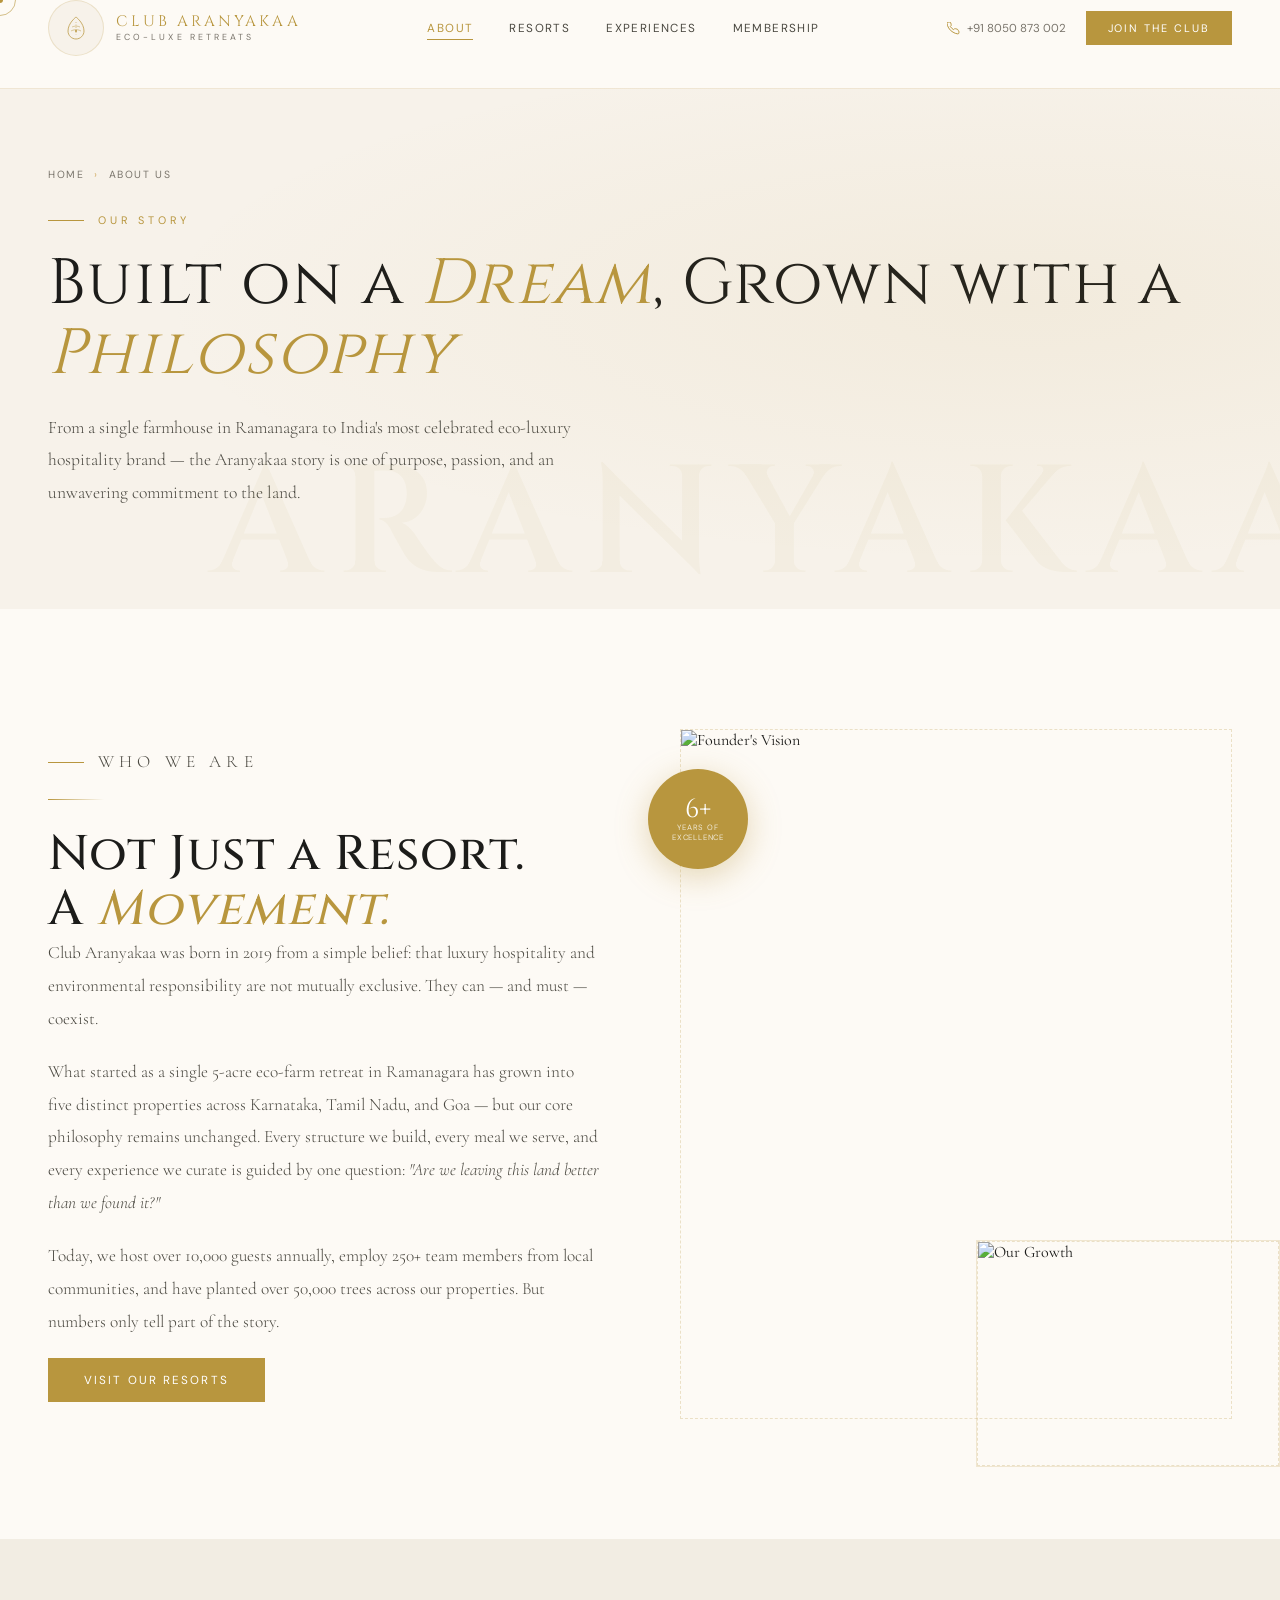
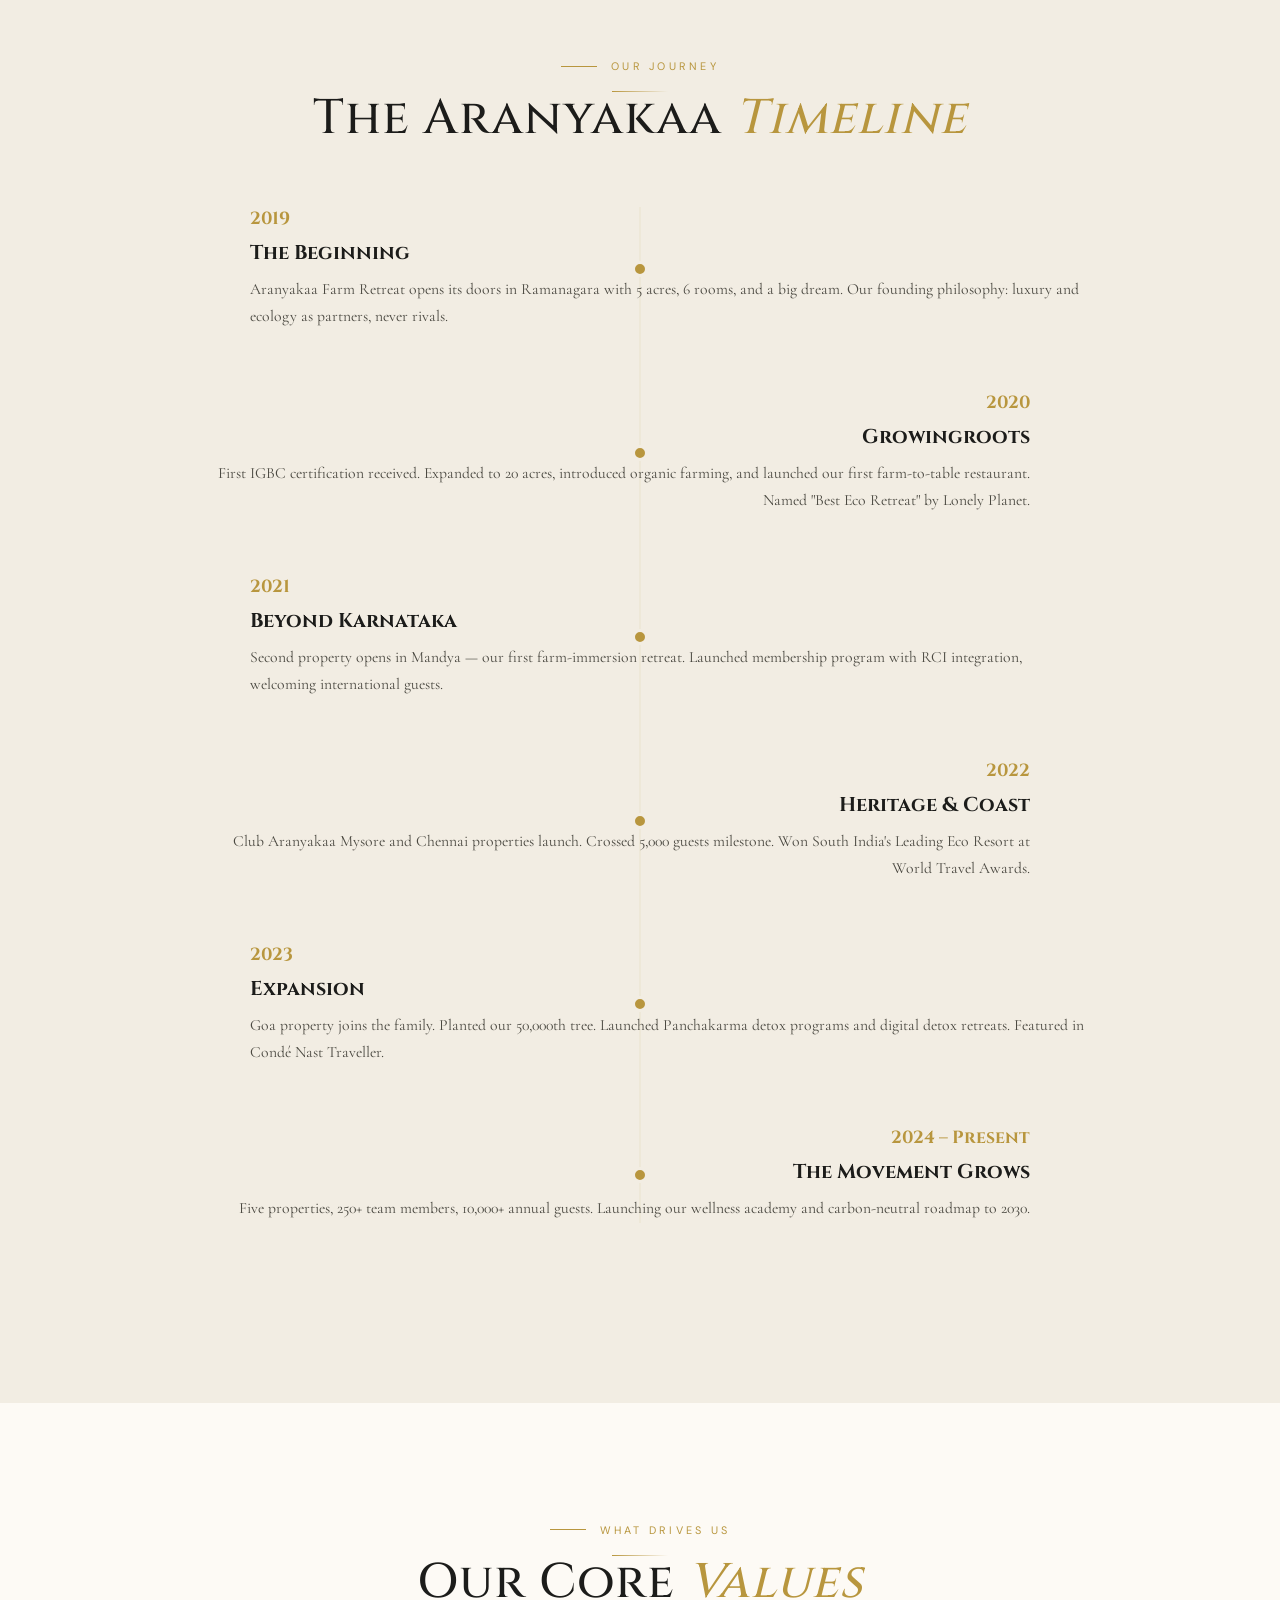
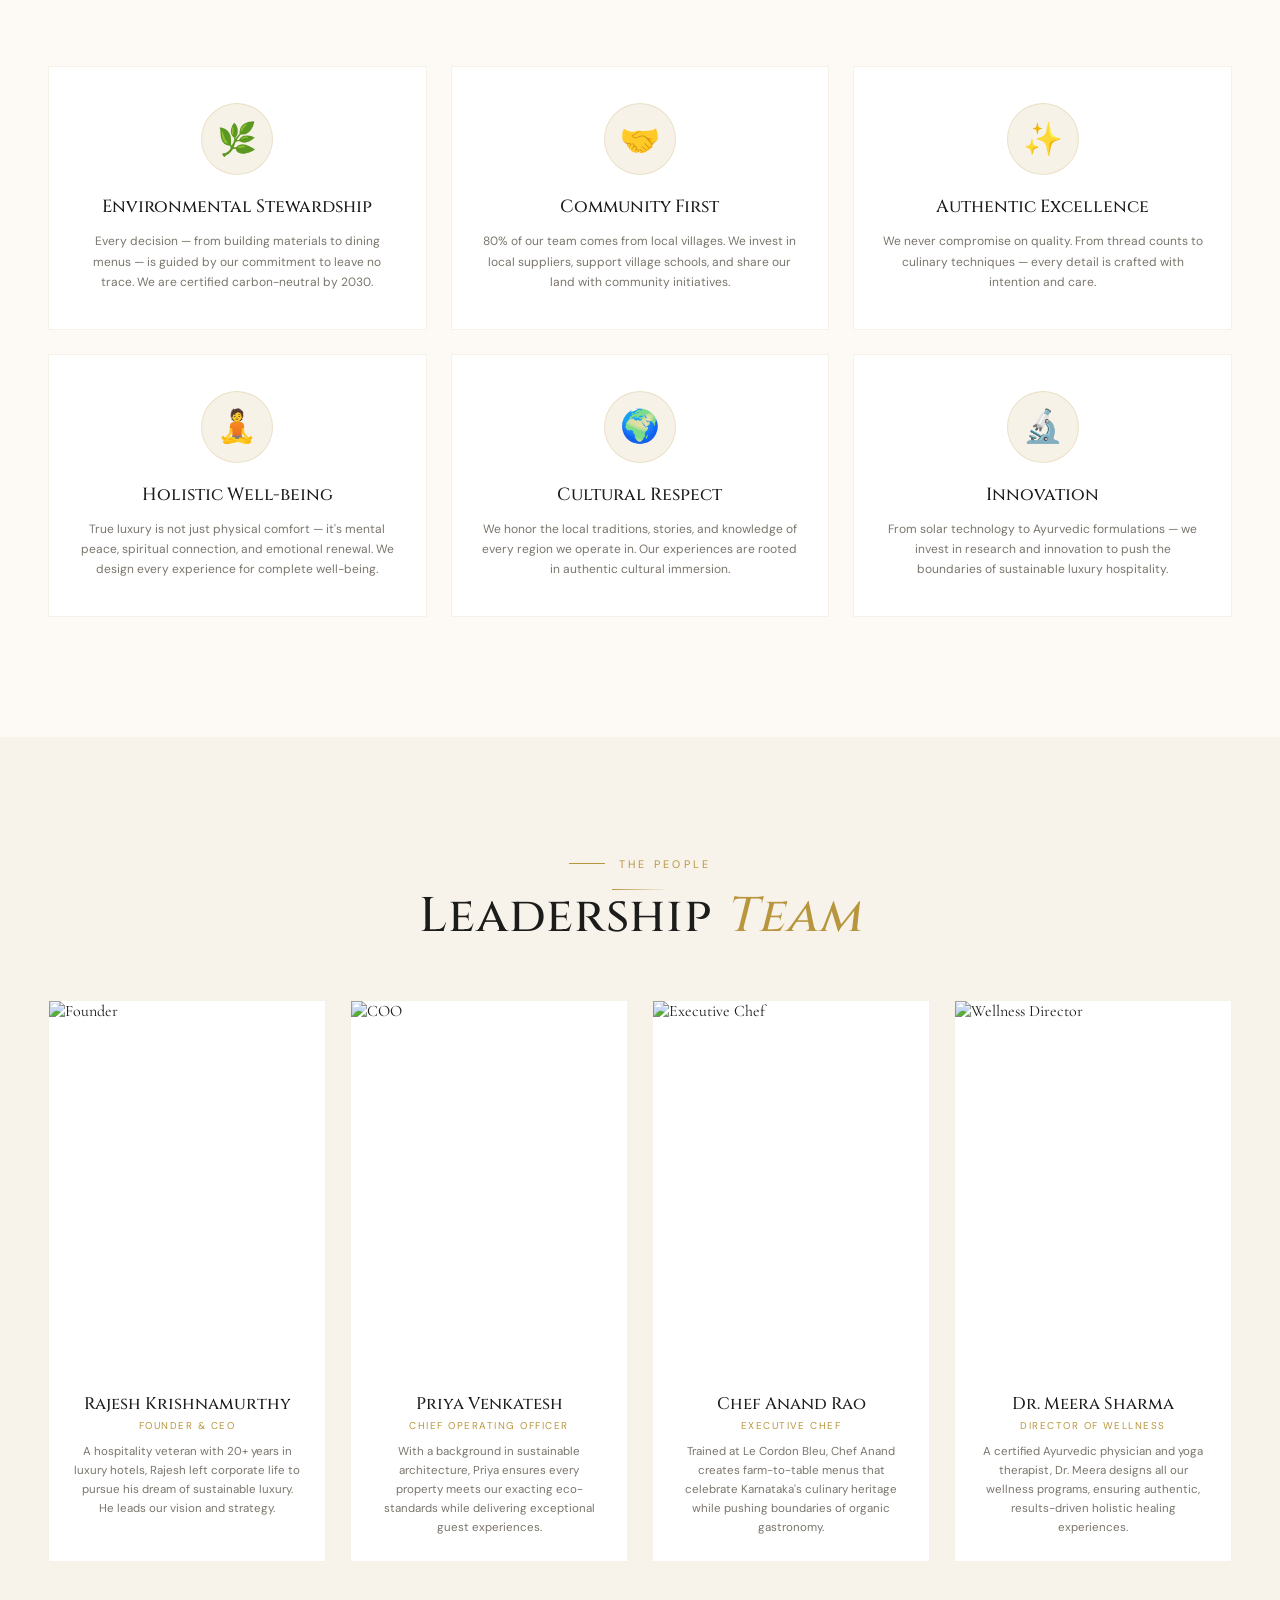
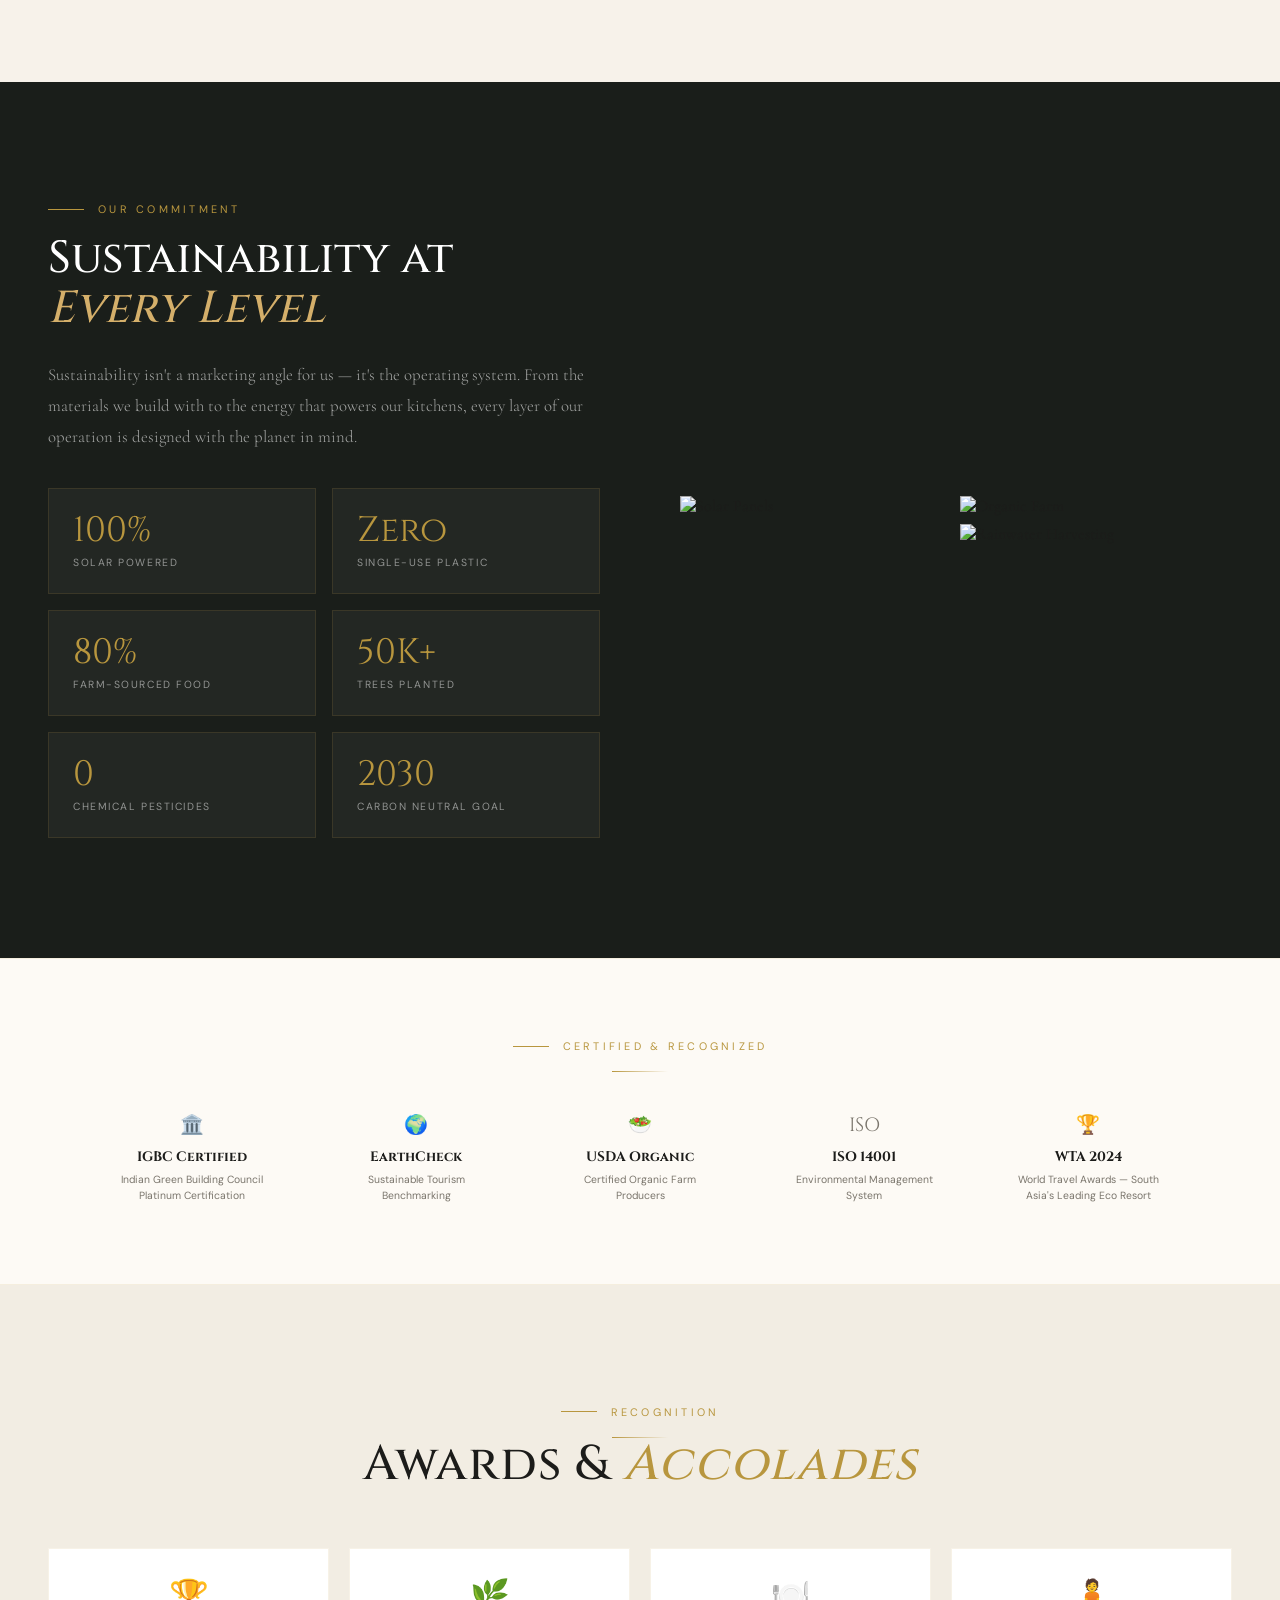
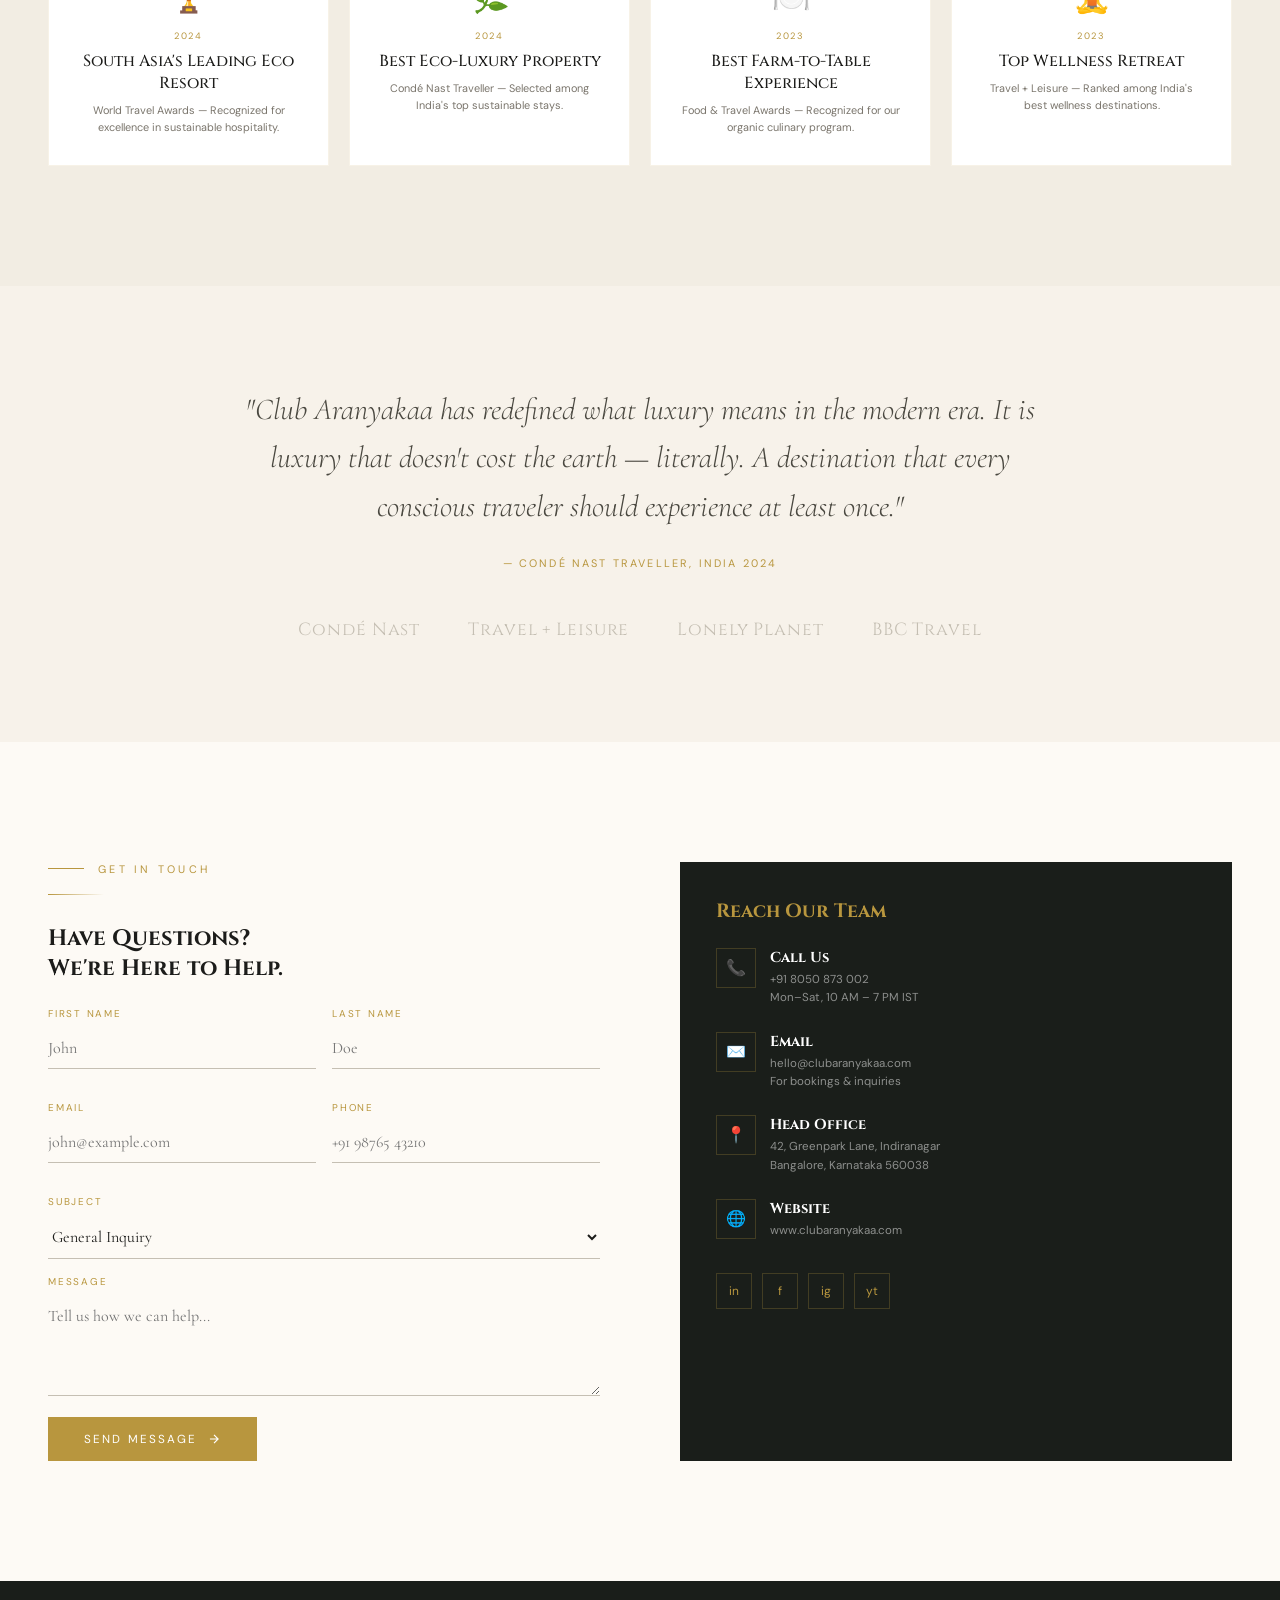
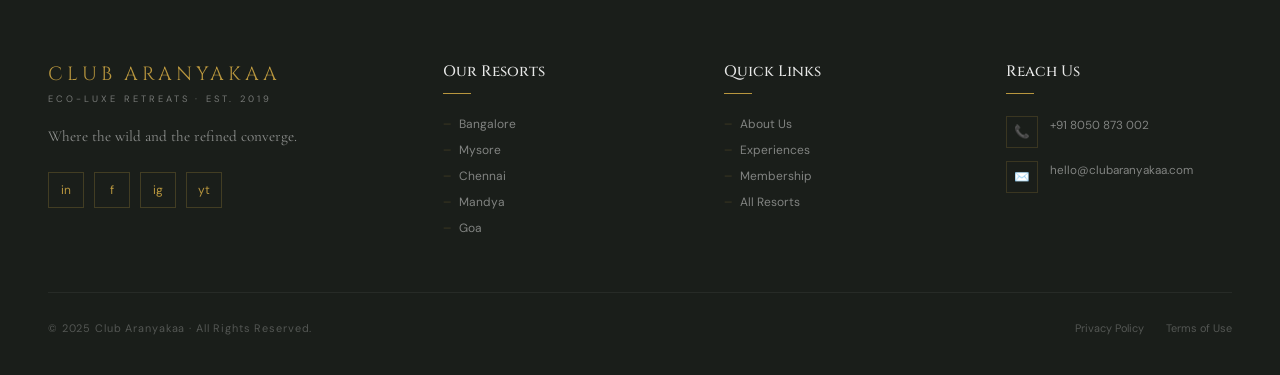
==== about.html @ 2b538c3d "Add files via upload" ====
<!DOCTYPE html>
<html lang="en">
<head>
<meta charset="UTF-8" />
<meta name="viewport" content="width=device-width, initial-scale=1.0" />
<meta name="description" content="Discover the Club Aranyakaa story — our journey from a single eco-retreat to India's leading sustainable hospitality brand." />
<title>About Us — Club Aranyakaa | Our Story & Philosophy</title>
<link rel="preconnect" href="https://fonts.googleapis.com" />
<link rel="preconnect" href="https://fonts.gstatic.com" crossorigin />
<link href="https://fonts.googleapis.com/css2?family=Cormorant+Garamond:ital,wght@0,300;0,400;0,500;0,600;1,300;1,400;1,600&family=Cinzel:wght@400;500;600&family=DM+Sans:wght@300;400;500&display=swap" rel="stylesheet" />
<link rel="stylesheet" href="shared-styles.css" />
<style>
/* Page Hero */
.page-hero { position: relative; padding: calc(var(--nav-h) + 80px) 0 100px; background: var(--bg-warm); overflow: hidden; }
.page-hero::before { content: ''; position: absolute; inset: 0; background: radial-gradient(ellipse at 80% 50%, rgba(184,150,62,0.08) 0%, transparent 60%); }
.page-hero-bg-text { position: absolute; right: -60px; bottom: -20px; font-family: var(--font-display); font-size: clamp(5rem, 12vw, 10rem); font-weight: 600; color: rgba(184,150,62,0.05); pointer-events: none; white-space: nowrap; letter-spacing: 0.1em; }

/* Story Section */
#story { padding: 120px 0; background: var(--bg); }
.story-grid { display: grid; grid-template-columns: 1fr 1fr; gap: 80px; align-items: center; }
.story-content p { font-family: var(--font-body); font-size: 1.08rem; font-weight: 300; color: var(--ink-mid); line-height: 1.9; margin-bottom: 20px; }
.story-img { position: relative; }
.story-img img { border: 1px dashed var(--gold-line); }
.story-img-main { aspect-ratio: 4/5; overflow: hidden; }
.story-img-sec { position: absolute; right: -48px; bottom: -48px; width: 55%; aspect-ratio: 4/3; border: 1px solid var(--border); overflow: hidden; }
.story-badge { position: absolute; top: 40px; left: -32px; width: 100px; height: 100px; border-radius: 50%; background: var(--gold); display: flex; flex-direction: column; align-items: center; justify-content: center; z-index: 5; box-shadow: 0 8px 32px rgba(184,150,62,0.35); }
.story-badge .num { font-family: var(--font-display); font-size: 1.6rem; color: var(--white); line-height: 1; }
.story-badge .txt { font-family: var(--font-ui); font-size: 0.48rem; letter-spacing: 0.1em; text-transform: uppercase; color: rgba(255,255,255,0.8); text-align: center; padding: 0 4px; }

/* Timeline */
#timeline { padding: 120px 0; background: var(--bg-section); }
.timeline { position: relative; max-width: 900px; margin: 60px auto 0; }
.timeline::before { content: ''; position: absolute; left: 50%; top: 0; bottom: 0; width: 1px; background: var(--border-light); transform: translateX(-50%); }
.tl-item { display: flex; align-items: center; margin-bottom: 60px; position: relative; }
.tl-item:nth-child(even) { flex-direction: row-reverse; }
.tl-item:nth-child(even) .tl-content { text-align: right; padding-right: 60px; padding-left: 0; }
.tl-item:nth-child(odd) .tl-content { padding-left: 60px; }
.tl-dot { width: 16px; height: 16px; border-radius: 50%; background: var(--gold); border: 3px solid var(--bg-section); position: absolute; left: 50%; transform: translateX(-50%); z-index: 5; }
.tl-content h3 { font-family: var(--font-display); font-size: 1.1rem; color: var(--gold); margin-bottom: 8px; }
.tl-content h4 { font-family: var(--font-display); font-size: 1.25rem; color: var(--ink); margin-bottom: 10px; }
.tl-content p { font-family: var(--font-body); font-size: 0.98rem; color: var(--ink-mid); line-height: 1.75; }
.tl-content .tl-img { width: 180px; aspect-ratio: 3/2; overflow: hidden; flex-shrink: 0; margin-top: 16px; }
.tl-content .tl-img img { transition: transform 0.5s ease; }
.tl-content .tl-img:hover img { transform: scale(1.08); }

/* Values Grid */
#values { padding: 120px 0; background: var(--bg); }
.values-grid { display: grid; grid-template-columns: repeat(3, 1fr); gap: 24px; margin-top: 56px; }
.val-card { padding: 36px 28px; background: var(--white); border: 1px solid var(--border-light); text-align: center; transition: border-color 0.35s, transform 0.35s, box-shadow 0.35s; }
.val-card:hover { border-color: var(--gold); transform: translateY(-4px); box-shadow: 0 12px 40px rgba(184,150,62,0.1); }
.val-icon { width: 72px; height: 72px; margin: 0 auto 20px; border-radius: 50%; background: var(--gold-glow); border: 1px solid var(--border); display: flex; align-items: center; justify-content: center; font-size: 2rem; }
.val-card:hover .val-icon { background: var(--gold); }
.val-title { font-family: var(--font-display); font-size: 1.1rem; font-weight: 500; color: var(--ink); margin-bottom: 12px; }
.val-desc { font-family: var(--font-ui); font-size: 0.75rem; color: var(--ink-soft); line-height: 1.7; }

/* Team */
#team { padding: 120px 0; background: var(--bg-warm); }
.team-grid { display: grid; grid-template-columns: repeat(4, 1fr); gap: 24px; margin-top: 56px; }
.team-card { background: var(--white); border: 1px solid var(--border-light); overflow: hidden; transition: border-color 0.35s; }
.team-card:hover { border-color: var(--gold); }
.team-img { aspect-ratio: 3/4; overflow: hidden; }
.team-img img { transition: transform 0.6s ease; }
.team-card:hover .team-img img { transform: scale(1.05); }
.team-body { padding: 24px; text-align: center; }
.team-name { font-family: var(--font-display); font-size: 1.05rem; font-weight: 500; color: var(--ink); margin-bottom: 4px; }
.team-role { font-family: var(--font-ui); font-size: 0.62rem; letter-spacing: 0.15em; text-transform: uppercase; color: var(--gold); margin-bottom: 10px; }
.team-bio { font-family: var(--font-ui); font-size: 0.72rem; color: var(--ink-soft); line-height: 1.65; }

/* Sustainability */
#sustainability { padding: 120px 0; background: var(--bg-dark-card); }
.sus-inner { display: grid; grid-template-columns: 1fr 1fr; gap: 80px; align-items: center; }
.sus-label { font-family: var(--font-ui); font-size: 0.68rem; letter-spacing: 0.3em; text-transform: uppercase; color: var(--gold); display: flex; align-items: center; gap: 14px; }
.sus-label::before { content: ''; display: block; width: 36px; height: 1px; background: var(--gold); }
.sus-headline { font-family: var(--font-display); font-size: clamp(2rem, 3.5vw, 3rem); font-weight: 500; line-height: 1.12; color: var(--white); margin: 18px 0 24px; }
.sus-headline em { color: var(--gold-light); font-style: italic; }
.sus-desc { font-family: var(--font-body); font-size: 1.05rem; font-weight: 300; color: rgba(255,255,255,0.6); line-height: 1.85; margin-bottom: 36px; }
.sus-stats { display: grid; grid-template-columns: repeat(2, 1fr); gap: 16px; }
.sus-stat { padding: 24px; background: rgba(255,255,255,0.04); border: 1px solid rgba(184,150,62,0.15); }
.sus-stat .num { font-family: var(--font-display); font-size: 2.2rem; color: var(--gold); line-height: 1; margin-bottom: 8px; }
.sus-stat .lbl { font-family: var(--font-ui); font-size: 0.65rem; letter-spacing: 0.15em; text-transform: uppercase; color: rgba(255,255,255,0.5); }
.sus-img-grid { display: grid; grid-template-columns: 1fr 1fr; gap: 8px; }
.sus-img-grid .si { overflow: hidden; }
.sus-img-grid .si:first-child { grid-row: 1/3; }
.sus-img-grid .si img { transition: transform 0.6s ease; }
.sus-img-grid .si:hover img { transform: scale(1.08); }

/* Certifications */
#certs { padding: 80px 0; background: var(--bg); border-top: 1px solid var(--border-light); border-bottom: 1px solid var(--border-light); }
.certs-hd { text-align: center; margin-bottom: 40px; }
.certs-grid { display: flex; justify-content: center; gap: 64px; flex-wrap: wrap; }
.cert-item { text-align: center; max-width: 160px; }
.cert-logo { font-family: var(--font-display); font-size: 1.2rem; color: var(--ink-soft); margin-bottom: 10px; }
.cert-item h4 { font-family: var(--font-display); font-size: 0.85rem; color: var(--ink); margin-bottom: 6px; }
.cert-item p { font-family: var(--font-ui); font-size: 0.65rem; color: var(--ink-soft); line-height: 1.5; }

/* Awards */
#awards { padding: 120px 0; background: var(--bg-section); }
.awards-grid { display: grid; grid-template-columns: repeat(4, 1fr); gap: 20px; margin-top: 56px; }
.award-card { padding: 28px; background: var(--white); border: 1px solid var(--border-light); text-align: center; transition: border-color 0.35s; }
.award-card:hover { border-color: var(--gold); }
.award-icon { font-size: 2rem; margin-bottom: 14px; }
.award-year { font-family: var(--font-ui); font-size: 0.58rem; letter-spacing: 0.18em; text-transform: uppercase; color: var(--gold); margin-bottom: 8px; }
.award-title { font-family: var(--font-display); font-size: 1rem; font-weight: 500; color: var(--ink); margin-bottom: 8px; }
.award-body { font-family: var(--font-ui); font-size: 0.68rem; color: var(--ink-soft); line-height: 1.6; }

/* Press */
#press-about { padding: 100px 0; background: var(--bg-warm); }
.press-quote { max-width: 800px; margin: 0 auto; text-align: center; }
.pq-text { font-family: var(--font-body); font-size: clamp(1.4rem, 2.5vw, 1.9rem); font-weight: 300; font-style: italic; color: var(--ink-mid); line-height: 1.6; margin-bottom: 24px; }
.pq-source { font-family: var(--font-ui); font-size: 0.68rem; letter-spacing: 0.2em; text-transform: uppercase; color: var(--gold); }
.press-logos { display: flex; justify-content: center; gap: 48px; margin-top: 48px; flex-wrap: wrap; }
.press-logo { font-family: var(--font-display); font-size: 1.1rem; color: var(--ink-faint); letter-spacing: 0.05em; transition: color 0.3s; }
.press-logo:hover { color: var(--gold); }

/* Contact Section */
#contact { padding: 120px 0; background: var(--bg); }
.contact-grid { display: grid; grid-template-columns: 1fr 1fr; gap: 80px; }
.contact-form h3 { font-family: var(--font-display); font-size: 1.4rem; color: var(--ink); margin-bottom: 24px; }
.cf-row { display: grid; grid-template-columns: 1fr 1fr; gap: 16px; margin-bottom: 16px; }
.cf-full { margin-bottom: 16px; }
.cf-field { margin-bottom: 16px; }
.cf-field label { display: block; font-family: var(--font-ui); font-size: 0.62rem; letter-spacing: 0.18em; text-transform: uppercase; color: var(--gold); margin-bottom: 8px; }
.cf-field input, .cf-field select, .cf-field textarea { width: 100%; background: transparent; border: none; border-bottom: 1px solid var(--ink-faint); font-family: var(--font-body); font-size: 1rem; color: var(--ink); padding: 10px 0; outline: none; transition: border-color 0.3s; }
.cf-field input:focus, .cf-field select:focus, .cf-field textarea:focus { border-bottom-color: var(--gold); }
.cf-field textarea { resize: vertical; min-height: 100px; }
.contact-info { padding: 36px; background: var(--bg-dark-card); }
.contact-info h4 { font-family: var(--font-display); font-size: 1.2rem; color: var(--gold); margin-bottom: 24px; }
.ci-item { display: flex; gap: 14px; margin-bottom: 24px; }
.ci-icon { width: 40px; height: 40px; flex-shrink: 0; border: 1px solid rgba(184,150,62,0.25); display: flex; align-items: center; justify-content: center; font-size: 1rem; color: var(--gold); }
.ci-text h5 { font-family: var(--font-display); font-size: 0.9rem; color: var(--white); margin-bottom: 4px; }
.ci-text p { font-family: var(--font-ui); font-size: 0.72rem; color: rgba(255,255,255,0.5); line-height: 1.6; }
.social-links { display: flex; gap: 10px; margin-top: 32px; }

@media(max-width: 1100px) { .story-grid { grid-template-columns: 1fr; } .sus-inner { grid-template-columns: 1fr; } .team-grid { grid-template-columns: repeat(2, 1fr); } .awards-grid { grid-template-columns: 1fr 1fr; } .contact-grid { grid-template-columns: 1fr; } }
@media(max-width: 900px) { .timeline::before { left: 20px; } .tl-item, .tl-item:nth-child(even) { flex-direction: column; align-items: flex-start; padding-left: 50px; } .tl-item:nth-child(even) .tl-content { text-align: left; padding-left: 50px; } .tl-dot { left: 20px; } .values-grid { grid-template-columns: 1fr 1fr; } }
@media(max-width: 600px) { .container { padding: 0 20px; } .values-grid { grid-template-columns: 1fr; } .team-grid { grid-template-columns: 1fr 1fr; } .awards-grid { grid-template-columns: 1fr; } .cf-row { grid-template-columns: 1fr; } .sus-stats { grid-template-columns: 1fr; } }
</style>
</head>
<body>
<div id="cursor-dot"></div>
<div id="cursor-ring"></div>

<div id="mnav">
<span id="mnav-close">✕</span>
<a href="index.html">Home</a>
<a href="about.html" class="active">About Us</a>
<a href="resorts.html">Our Resorts</a>
<a href="experiences.html">Experiences</a>
<a href="membership.html">Membership</a>
<a href="membership.html" class="btn-gold" style="margin-top:16px;font-size:0.73rem;padding:14px 36px;">Join the Club</a>
</div>

<nav id="nav" class="solid">
<div class="container">
<div class="nav-inner">
<a href="index.html" class="nav-logo">
<div class="nav-logo-mark">
<svg viewBox="0 0 60 60" fill="none"><path d="M30 8 C30 8, 14 20, 14 36 C14 44.8 21.2 52 30 52 C38.8 52 46 44.8 46 36 C46 20, 30 8, 30 8Z" stroke="#B8963E" stroke-width="1.5" fill="none"/><path d="M30 18 L30 44" stroke="#B8963E" stroke-width="1" stroke-dasharray="2 3"/><path d="M22 28 C22 28, 30 24, 38 28" stroke="#B8963E" stroke-width="1" fill="none"/><path d="M20 36 C20 36, 30 30, 40 36" stroke="#B8963E" stroke-width="1" fill="none"/><circle cx="30" cy="36" r="2" fill="#B8963E"/></svg>
</div>
<div class="nav-logo-text-wrap"><span class="n1">CLUB ARANYAKAA</span><span class="n2">Eco-Luxe Retreats</span></div>
</a>
<div class="nav-links">
<a href="about.html" class="active">About</a>
<a href="resorts.html">Resorts</a>
<a href="experiences.html">Experiences</a>
<a href="membership.html">Membership</a>
</div>
<div class="nav-right">
<div class="nav-phone">
<svg width="13" height="13" fill="none" stroke="currentColor" stroke-width="1.8" viewBox="0 0 24 24"><path d="M22 16.92v3a2 2 0 01-2.18 2 19.79 19.79 0 01-8.63-3.07A19.5 19.5 0 013.07 11a19.79 19.79 0 01-3.07-8.67A2 2 0 012 .18h3a2 2 0 012 1.72c.13 1 .36 1.98.72 2.91a2 2 0 01-.45 2.11L6.09 8.09a16 16 0 006 6l1.27-1.27a2 2 0 012.11-.45c.93.36 1.91.59 2.91.72a2 2 0 011.72 2.03z"/></svg>
+91 8050 873 002
</div>
<a href="membership.html" class="btn-gold" style="font-size:0.68rem;padding:10px 22px;">Join the Club</a>
</div>
<div class="hamburger" id="ham"><span></span><span></span><span></span></div>
</div>
</div>
</nav>

<!-- Page Hero -->
<section class="page-hero">
<div class="container">
<div class="breadcrumb">
<a href="index.html">Home</a><span class="sep">›</span><span>About Us</span>
</div>
<p class="page-hero-eyebrow">Our Story</p>
<h1>Built on a <span class="em">Dream</span>, Grown with a <span class="em">Philosophy</span></h1>
<p class="sub">From a single farmhouse in Ramanagara to India's most celebrated eco-luxury hospitality brand — the Aranyakaa story is one of purpose, passion, and an unwavering commitment to the land.</p>
</div>
<span class="page-hero-bg-text">ARANYAKAA</span>
</section>

<!-- Story Section -->
<section id="story">
<div class="container">
<div class="story-grid">
<div class="story-content reveal-l">
<p class="label">Who We Are</p>
<div class="gold-rule"></div>
<h2 class="headline">Not Just a Resort.<br>A <span class="em">Movement.</span></h2>
<p>Club Aranyakaa was born in 2019 from a simple belief: that luxury hospitality and environmental responsibility are not mutually exclusive. They can — and must — coexist.</p>
<p>What started as a single 5-acre eco-farm retreat in Ramanagara has grown into five distinct properties across Karnataka, Tamil Nadu, and Goa — but our core philosophy remains unchanged. Every structure we build, every meal we serve, and every experience we curate is guided by one question: <em>"Are we leaving this land better than we found it?"</em></p>
<p>Today, we host over 10,000 guests annually, employ 250+ team members from local communities, and have planted over 50,000 trees across our properties. But numbers only tell part of the story.</p>
<a href="resorts.html" class="btn-gold">Visit Our Resorts</a>
</div>
<div class="story-img reveal-r">
<div class="story-img-main"><img src="src/about.png" alt="Founder's Vision" loading="lazy" /></div>
<div class="story-img-sec"><img src="src/about-sec.png" alt="Our Growth" loading="lazy" /></div>
<div class="story-badge"><span class="num">6+</span><span class="txt">Years of Excellence</span></div>
</div>
</div>
</div>
</section>

<!-- Timeline -->
<section id="timeline">
<div class="container">
<div style="text-align:center;">
<p class="label" style="justify-content:center;">Our Journey</p>
<div class="gold-rule" style="margin:18px auto 0;"></div>
<h2 class="headline">The Aranyakaa <span class="em">Timeline</span></h2>
</div>
<div class="timeline">
<div class="tl-item reveal">
<div class="tl-dot"></div>
<div class="tl-content">
<h3>2019</h3>
<h4>The Beginning</h4>
<p>Aranyakaa Farm Retreat opens its doors in Ramanagara with 5 acres, 6 rooms, and a big dream. Our founding philosophy: luxury and ecology as partners, never rivals.</p>
</div>
</div>
<div class="tl-item reveal">
<div class="tl-dot"></div>
<div class="tl-content">
<h3>2020</h3>
<h4>Growingroots</h4>
<p>First IGBC certification received. Expanded to 20 acres, introduced organic farming, and launched our first farm-to-table restaurant. Named "Best Eco Retreat" by Lonely Planet.</p>
</div>
</div>
<div class="tl-item reveal">
<div class="tl-dot"></div>
<div class="tl-content">
<h3>2021</h3>
<h4>Beyond Karnataka</h4>
<p>Second property opens in Mandya — our first farm-immersion retreat. Launched membership program with RCI integration, welcoming international guests.</p>
</div>
</div>
<div class="tl-item reveal">
<div class="tl-dot"></div>
<div class="tl-content">
<h3>2022</h3>
<h4>Heritage & Coast</h4>
<p>Club Aranyakaa Mysore and Chennai properties launch. Crossed 5,000 guests milestone. Won South India's Leading Eco Resort at World Travel Awards.</p>
</div>
</div>
<div class="tl-item reveal">
<div class="tl-dot"></div>
<div class="tl-content">
<h3>2023</h3>
<h4>Expansion</h4>
<p>Goa property joins the family. Planted our 50,000th tree. Launched Panchakarma detox programs and digital detox retreats. Featured in Condé Nast Traveller.</p>
</div>
</div>
<div class="tl-item reveal">
<div class="tl-dot"></div>
<div class="tl-content">
<h3>2024 – Present</h3>
<h4>The Movement Grows</h4>
<p>Five properties, 250+ team members, 10,000+ annual guests. Launching our wellness academy and carbon-neutral roadmap to 2030.</p>
</div>
</div>
</div>
</div>
</section>

<!-- Values -->
<section id="values">
<div class="container">
<div style="text-align:center;">
<p class="label" style="justify-content:center;">What Drives Us</p>
<div class="gold-rule" style="margin:18px auto 0;"></div>
<h2 class="headline">Our Core <span class="em">Values</span></h2>
</div>
<div class="values-grid">
<div class="val-card reveal">
<div class="val-icon">🌿</div>
<h3 class="val-title">Environmental Stewardship</h3>
<p class="val-desc">Every decision — from building materials to dining menus — is guided by our commitment to leave no trace. We are certified carbon-neutral by 2030.</p>
</div>
<div class="val-card reveal" style="transition-delay:.08s">
<div class="val-icon">🤝</div>
<h3 class="val-title">Community First</h3>
<p class="val-desc">80% of our team comes from local villages. We invest in local suppliers, support village schools, and share our land with community initiatives.</p>
</div>
<div class="val-card reveal" style="transition-delay:.16s">
<div class="val-icon">✨</div>
<h3 class="val-title">Authentic Excellence</h3>
<p class="val-desc">We never compromise on quality. From thread counts to culinary techniques — every detail is crafted with intention and care.</p>
</div>
<div class="val-card reveal" style="transition-delay:.24s">
<div class="val-icon">🧘</div>
<h3 class="val-title">Holistic Well-being</h3>
<p class="val-desc">True luxury is not just physical comfort — it's mental peace, spiritual connection, and emotional renewal. We design every experience for complete well-being.</p>
</div>
<div class="val-card reveal" style="transition-delay:.32s">
<div class="val-icon">🌍</div>
<h3 class="val-title">Cultural Respect</h3>
<p class="val-desc">We honor the local traditions, stories, and knowledge of every region we operate in. Our experiences are rooted in authentic cultural immersion.</p>
</div>
<div class="val-card reveal" style="transition-delay:.4s">
<div class="val-icon">🔬</div>
<h3 class="val-title">Innovation</h3>
<p class="val-desc">From solar technology to Ayurvedic formulations — we invest in research and innovation to push the boundaries of sustainable luxury hospitality.</p>
</div>
</div>
</div>
</section>

<!-- Team -->
<section id="team">
<div class="container">
<div style="text-align:center;">
<p class="label" style="justify-content:center;">The People</p>
<div class="gold-rule" style="margin:18px auto 0;"></div>
<h2 class="headline">Leadership <span class="em">Team</span></h2>
</div>
<div class="team-grid">
<div class="team-card reveal">
<div class="team-img"><img src="src/team-founder.jpg" alt="Founder" loading="lazy" /></div>
<div class="team-body">
<h3 class="team-name">Rajesh Krishnamurthy</h3>
<p class="team-role">Founder & CEO</p>
<p class="team-bio">A hospitality veteran with 20+ years in luxury hotels, Rajesh left corporate life to pursue his dream of sustainable luxury. He leads our vision and strategy.</p>
</div>
</div>
<div class="team-card reveal" style="transition-delay:.1s">
<div class="team-img"><img src="src/team-operations.jpg" alt="COO" loading="lazy" /></div>
<div class="team-body">
<h3 class="team-name">Priya Venkatesh</h3>
<p class="team-role">Chief Operating Officer</p>
<p class="team-bio">With a background in sustainable architecture, Priya ensures every property meets our exacting eco-standards while delivering exceptional guest experiences.</p>
</div>
</div>
<div class="team-card reveal" style="transition-delay:.2s">
<div class="team-img"><img src="src/team-chef.jpg" alt="Executive Chef" loading="lazy" /></div>
<div class="team-body">
<h3 class="team-name">Chef Anand Rao</h3>
<p class="team-role">Executive Chef</p>
<p class="team-bio">Trained at Le Cordon Bleu, Chef Anand creates farm-to-table menus that celebrate Karnataka's culinary heritage while pushing boundaries of organic gastronomy.</p>
</div>
</div>
<div class="team-card reveal" style="transition-delay:.3s">
<div class="team-img"><img src="src/team-wellness.jpg" alt="Wellness Director" loading="lazy" /></div>
<div class="team-body">
<h3 class="team-name">Dr. Meera Sharma</h3>
<p class="team-role">Director of Wellness</p>
<p class="team-bio">A certified Ayurvedic physician and yoga therapist, Dr. Meera designs all our wellness programs, ensuring authentic, results-driven holistic healing experiences.</p>
</div>
</div>
</div>
</div>
</section>

<!-- Sustainability -->
<section id="sustainability">
<div class="container">
<div class="sus-inner">
<div class="reveal-l">
<div class="sus-label">Our Commitment</div>
<h2 class="sus-headline">Sustainability at<br><em>Every Level</em></h2>
<p class="sus-desc">Sustainability isn't a marketing angle for us — it's the operating system. From the materials we build with to the energy that powers our kitchens, every layer of our operation is designed with the planet in mind.</p>
<div class="sus-stats">
<div class="sus-stat"><div class="num">100%</div><div class="lbl">Solar Powered</div></div>
<div class="sus-stat"><div class="num">Zero</div><div class="lbl">Single-Use Plastic</div></div>
<div class="sus-stat"><div class="num">80%</div><div class="lbl">Farm-Sourced Food</div></div>
<div class="sus-stat"><div class="num">50K+</div><div class="lbl">Trees Planted</div></div>
<div class="sus-stat"><div class="num">0</div><div class="lbl">Chemical Pesticides</div></div>
<div class="sus-stat"><div class="num">2030</div><div class="lbl">Carbon Neutral Goal</div></div>
</div>
</div>
<div class="sus-img-grid reveal-r">
<div class="si"><img src="src/sus-1.jpg" alt="Solar Panels" loading="lazy" /></div>
<div class="si"><img src="src/sus-2.jpg" alt="Organic Farm" loading="lazy" /></div>
<div class="si"><img src="src/sus-3.jpg" alt="Rainwater Harvesting" loading="lazy" /></div>
</div>
</div>
</div>
</section>

<!-- Certifications -->
<section id="certs">
<div class="container">
<div class="certs-hd">
<p class="label" style="justify-content:center;">Certified & Recognized</p>
<div class="gold-rule" style="margin:18px auto 0;"></div>
</div>
<div class="certs-grid">
<div class="cert-item reveal">
<div class="cert-logo">🏛️</div>
<h4>IGBC Certified</h4>
<p>Indian Green Building Council Platinum Certification</p>
</div>
<div class="cert-item reveal" style="transition-delay:.08s">
<div class="cert-logo">🌍</div>
<h4>EarthCheck</h4>
<p>Sustainable Tourism Benchmarking</p>
</div>
<div class="cert-item reveal" style="transition-delay:.16s">
<div class="cert-logo">🥗</div>
<h4>USDA Organic</h4>
<p>Certified Organic Farm Producers</p>
</div>
<div class="cert-item reveal" style="transition-delay:.24s">
<div class="cert-logo">ISO</div>
<h4>ISO 14001</h4>
<p>Environmental Management System</p>
</div>
<div class="cert-item reveal" style="transition-delay:.32s">
<div class="cert-logo">🏆</div>
<h4>WTA 2024</h4>
<p>World Travel Awards — South Asia's Leading Eco Resort</p>
</div>
</div>
</div>
</section>

<!-- Awards -->
<section id="awards">
<div class="container">
<div style="text-align:center;">
<p class="label" style="justify-content:center;">Recognition</p>
<div class="gold-rule" style="margin:18px auto 0;"></div>
<h2 class="headline">Awards & <span class="em">Accolades</span></h2>
</div>
<div class="awards-grid">
<div class="award-card reveal">
<div class="award-icon">🏆</div>
<div class="award-year">2024</div>
<h4 class="award-title">South Asia's Leading Eco Resort</h4>
<p class="award-body">World Travel Awards — Recognized for excellence in sustainable hospitality.</p>
</div>
<div class="award-card reveal" style="transition-delay:.08s">
<div class="award-icon">🌿</div>
<div class="award-year">2024</div>
<h4 class="award-title">Best Eco-Luxury Property</h4>
<p class="award-body">Condé Nast Traveller — Selected among India's top sustainable stays.</p>
</div>
<div class="award-card reveal" style="transition-delay:.16s">
<div class="award-icon">🍽️</div>
<div class="award-year">2023</div>
<h4 class="award-title">Best Farm-to-Table Experience</h4>
<p class="award-body">Food & Travel Awards — Recognized for our organic culinary program.</p>
</div>
<div class="award-card reveal" style="transition-delay:.24s">
<div class="award-icon">🧘</div>
<div class="award-year">2023</div>
<h4 class="award-title">Top Wellness Retreat</h4>
<p class="award-body">Travel + Leisure — Ranked among India's best wellness destinations.</p>
</div>
</div>
</div>
</section>

<!-- Press Quote -->
<section id="press-about">
<div class="container">
<div class="press-quote reveal">
<p class="pq-text">"Club Aranyakaa has redefined what luxury means in the modern era. It is luxury that doesn't cost the earth — literally. A destination that every conscious traveler should experience at least once."</p>
<p class="pq-source">— Condé Nast Traveller, India 2024</p>
</div>
<div class="press-logos">
<span class="press-logo">Condé Nast</span>
<span class="press-logo">Travel + Leisure</span>
<span class="press-logo">Lonely Planet</span>
<span class="press-logo">BBC Travel</span>
</div>
</div>
</section>

<!-- Contact -->
<section id="contact">
<div class="container">
<div class="contact-grid">
<div class="contact-form reveal-l">
<p class="label">Get In Touch</p>
<div class="gold-rule"></div>
<h3>Have Questions?<br>We're Here to <span class="em">Help.</span></h3>
<form onsubmit="event.preventDefault();alert('Thank you for reaching out! Our team will contact you within 24 hours.');">
<div class="cf-row">
<div class="cf-field"><label>First Name</label><input type="text" placeholder="John" required /></div>
<div class="cf-field"><label>Last Name</label><input type="text" placeholder="Doe" required /></div>
</div>
<div class="cf-row">
<div class="cf-field"><label>Email</label><input type="email" placeholder="john@example.com" required /></div>
<div class="cf-field"><label>Phone</label><input type="tel" placeholder="+91 98765 43210" /></div>
</div>
<div class="cf-full">
<div class="cf-field"><label>Subject</label>
<select><option>General Inquiry</option><option>Resort Booking</option><option>Corporate / Events</option><option>Membership</option><option>Press & Media</option><option>Partnership Opportunity</option></select>
</div>
</div>
<div class="cf-full">
<div class="cf-field"><label>Message</label><textarea placeholder="Tell us how we can help..."></textarea></div>
</div>
<button type="submit" class="btn-gold">Send Message <svg width="14" height="14" fill="none" stroke="currentColor" stroke-width="2" viewBox="0 0 24 24"><path d="M5 12h14M12 5l7 7-7 7"/></svg></button>
</form>
</div>
<div class="contact-info reveal-r">
<h4>Reach Our Team</h4>
<div class="ci-item">
<div class="ci-icon">📞</div>
<div class="ci-text"><h5>Call Us</h5><p>+91 8050 873 002<br>Mon–Sat, 10 AM – 7 PM IST</p></div>
</div>
<div class="ci-item">
<div class="ci-icon">✉️</div>
<div class="ci-text"><h5>Email</h5><p>hello@clubaranyakaa.com<br>For bookings & inquiries</p></div>
</div>
<div class="ci-item">
<div class="ci-icon">📍</div>
<div class="ci-text"><h5>Head Office</h5><p>42, Greenpark Lane, Indiranagar<br>Bangalore, Karnataka 560038</p></div>
</div>
<div class="ci-item">
<div class="ci-icon">🌐</div>
<div class="ci-text"><h5>Website</h5><p>www.clubaranyakaa.com</p></div>
</div>
<div class="social-links">
<div class="fsoc">in</div>
<div class="fsoc">f</div>
<div class="fsoc">ig</div>
<div class="fsoc">yt</div>
</div>
</div>
</div>
</div>
</section>

<!-- Footer -->
<footer>
<div class="container">
<div class="ft">
<div><div class="fb-logo">CLUB ARANYAKAA</div><div class="fb-tag">Eco-Luxe Retreats · Est. 2019</div><p class="fb-desc">Where the wild and the refined converge.</p><div class="fb-socials"><div class="fsoc">in</div><div class="fsoc">f</div><div class="fsoc">ig</div><div class="fsoc">yt</div></div></div>
<div class="fc"><h4>Our Resorts</h4><ul><li><a href="resort-detail.html?resort=bangalore">Bangalore</a></li><li><a href="resort-detail.html?resort=mysore">Mysore</a></li><li><a href="resort-detail.html?resort=chennai">Chennai</a></li><li><a href="resort-detail.html?resort=mandya">Mandya</a></li><li><a href="resort-detail.html?resort=goa">Goa</a></li></ul></div>
<div class="fc"><h4>Quick Links</h4><ul><li><a href="about.html">About Us</a></li><li><a href="experiences.html">Experiences</a></li><li><a href="membership.html">Membership</a></li><li><a href="resorts.html">All Resorts</a></li></ul></div>
<div class="fc"><h4>Reach Us</h4><div class="fco"><div class="fco-item"><div class="fco-icon">📞</div><div class="fco-text">+91 8050 873 002</div></div><div class="fco-item"><div class="fco-icon">✉️</div><div class="fco-text">hello@clubaranyakaa.com</div></div></div></div>
</div>
<div class="fbot"><p>© 2025 Club Aranyakaa · All Rights Reserved.</p><div class="flegal"><a href="#">Privacy Policy</a><a href="#">Terms of Use</a></div></div>
</div>
</footer>

<script>
const dot = document.getElementById('cursor-dot'), ring = document.getElementById('cursor-ring');
let mx=0,my=0,rx=0,ry=0;
document.addEventListener('mousemove',e=>{mx=e.clientX;my=e.clientY;});
function mc(){dot.style.left=mx+'px';dot.style.top=my+'px';rx+=(mx-rx)*0.12;ry+=(my-ry)*0.12;ring.style.left=rx+'px';ring.style.top=ry+'px';requestAnimationFrame(mc);}mc();
document.querySelectorAll('a,button,.val-card,.team-card,.award-card,.cert-item').forEach(el=>{el.addEventListener('mouseenter',()=>{ring.style.transform='translate(-50%,-50%) scale(1.7)';ring.style.opacity='1';});el.addEventListener('mouseleave',()=>{ring.style.transform='translate(-50%,-50%) scale(1)';ring.style.opacity='0.6';});});
document.getElementById('ham').addEventListener('click',()=>document.getElementById('mnav').classList.add('open'));
document.getElementById('mnav-close').addEventListener('click',()=>document.getElementById('mnav').classList.remove('open'));
const io=new IntersectionObserver(entries=>{entries.forEach(e=>{if(e.isIntersecting){e.target.classList.add('in');io.unobserve(e.target);}});},{threshold:0.08});
document.querySelectorAll('.reveal,.reveal-l,.reveal-r').forEach(el=>io.observe(el));
</script>
</body>
</html>
---- shared-styles.css ----
/* ============================================================
   CLUB ARANYAKAA — SHARED STYLESHEET
   All pages import this. Page-specific styles are inline.
   ============================================================ */

:root {
  --gold: #B8963E;
  --gold-light: #D4AF6A;
  --gold-dark: #8A6D28;
  --gold-glow: rgba(184,150,62,0.12);
  --gold-line: rgba(184,150,62,0.25);
  --bg: #FDFAF5;
  --bg-warm: #F7F2EA;
  --bg-section: #F2EDE3;
  --bg-dark-card: #1A1E1A;
  --ink: #1C1C1A;
  --ink-mid: #4A4840;
  --ink-soft: #7A756C;
  --ink-faint: #C5BFB3;
  --white: #FFFFFF;
  --border: rgba(184,150,62,0.2);
  --border-light: rgba(184,150,62,0.12);
  --font-display: 'Cinzel', serif;
  --font-body: 'Cormorant Garamond', serif;
  --font-ui: 'DM Sans', sans-serif;
  --nav-h: 88px;
  --ease: cubic-bezier(0.25,0.8,0.25,1);
  --transition: 0.45s cubic-bezier(0.25,0.8,0.25,1);
}

*, *::before, *::after { box-sizing: border-box; margin: 0; padding: 0; }
html { scroll-behavior: smooth; font-size: 16px; }
body { background: var(--bg); color: var(--ink); font-family: var(--font-body); overflow-x: hidden; cursor: none; }
body::before { content: ""; position: fixed; top: 0; left: 0; width: 100%; height: 100%; background: url('https://grainy-grads.vercel.app/noise.svg'); opacity: 0.04; pointer-events: none; z-index: 9999; }
a { color: inherit; text-decoration: none; }
img { display: block; width: 100%; height: 100%; object-fit: cover; }
ul { list-style: none; }

/* CURSOR */
#cursor-dot { width: 6px; height: 6px; background: var(--gold); border-radius: 50%; position: fixed; top: 0; left: 0; pointer-events: none; z-index: 10000; transform: translate(-50%,-50%); }
#cursor-ring { width: 32px; height: 32px; border: 1px solid var(--gold); border-radius: 50%; position: fixed; top: 0; left: 0; pointer-events: none; z-index: 9999; transform: translate(-50%,-50%); transition: transform 0.15s ease, border-color 0.3s; opacity: 0.6; }

/* SCROLLBAR */
::-webkit-scrollbar { width: 4px; }
::-webkit-scrollbar-track { background: var(--bg-warm); }
::-webkit-scrollbar-thumb { background: var(--gold-light); border-radius: 2px; }

/* LOADER */
#loader { position: fixed; inset: 0; background: var(--bg); z-index: 10001; display: flex; flex-direction: column; align-items: center; justify-content: center; gap: 32px; transition: opacity 0.9s ease, visibility 0.9s ease; }
#loader.hidden { opacity: 0; visibility: hidden; }
.loader-logo-img { width: 90px; height: 90px; background: var(--gold-glow); border: 1px solid var(--border); border-radius: 50%; display: flex; align-items: center; justify-content: center; margin: 0 auto 18px; }
.loader-name { font-family: var(--font-display); font-size: 1.1rem; letter-spacing: 0.35em; color: var(--gold); }
.loader-sub { font-family: var(--font-ui); font-size: 0.6rem; letter-spacing: 0.3em; text-transform: uppercase; color: var(--ink-soft); margin-top: 6px; }
.loader-bar { width: 160px; height: 1px; background: var(--bg-section); position: relative; overflow: hidden; }
.loader-bar::after { content: ''; position: absolute; top: 0; left: -100%; width: 100%; height: 100%; background: linear-gradient(90deg, transparent, var(--gold), transparent); animation: loadbar 1.4s ease forwards; }
@keyframes loadbar { 0%{left:-100%} 100%{left:100%} }

/* UTILITIES */
.container { max-width: 1320px; margin: 0 auto; padding: 0 48px; }
.label { font-family: var(--font-ui); font-size: 0.68rem; letter-spacing: 0.3em; text-transform: uppercase; color: var(--gold); display: flex; align-items: center; gap: 14px; }
.label::before { content:''; display:block; width:36px; height:1px; background: var(--gold); }
.headline { font-family: var(--font-display); font-size: clamp(2rem, 3.8vw, 3.4rem); font-weight: 500; line-height: 1.12; letter-spacing: 0.02em; color: var(--ink); }
.headline .em { color: var(--gold); font-style: italic; }
.gold-rule { width: 56px; height: 1px; background: linear-gradient(90deg, var(--gold), transparent); margin: 18px 0 28px; }
.btn-gold { display: inline-flex; align-items: center; gap: 10px; font-family: var(--font-ui); font-size: 0.73rem; letter-spacing: 0.18em; text-transform: uppercase; color: var(--white); background: var(--gold); padding: 14px 36px; border: none; cursor: pointer; transition: background 0.3s, transform 0.3s, box-shadow 0.3s; position: relative; overflow: hidden; }
.btn-gold:hover { background: var(--gold-dark); transform: translateY(-2px); box-shadow: 0 10px 20px rgba(184,150,62,0.2); }
.btn-line { display: inline-flex; align-items: center; gap: 10px; font-family: var(--font-ui); font-size: 0.73rem; letter-spacing: 0.18em; text-transform: uppercase; color: var(--gold); background: transparent; padding: 13px 35px; border: 1px solid var(--gold); cursor: pointer; transition: background 0.3s, color 0.3s; }
.btn-line:hover { background: var(--gold); color: var(--white); }

/* REVEAL */
.reveal { opacity:0; transform:translateY(30px); transition:opacity 0.85s ease,transform 0.85s ease; }
.reveal.in { opacity:1; transform:translateY(0); }
.reveal-l { opacity:0; transform:translateX(-40px); transition:opacity 0.85s ease,transform 0.85s ease; }
.reveal-l.in { opacity:1; transform:translateX(0); }
.reveal-r { opacity:0; transform:translateX(40px); transition:opacity 0.85s ease,transform 0.85s ease; }
.reveal-r.in { opacity:1; transform:translateX(0); }

/* NAV */
#nav { position: fixed; top:0; left:0; right:0; height: var(--nav-h); z-index: 1000; transition: background 0.5s, box-shadow 0.5s, height 0.4s; background: rgba(253,250,245,0); }
#nav.scrolled { background: rgba(253,250,245,0.92); backdrop-filter: blur(15px); height: 70px; box-shadow: 0 1px 0 var(--border-light); }
#nav.solid { background: rgba(253,250,245,0.98); box-shadow: 0 1px 0 var(--border-light); }
.nav-inner { height:100%; display:flex; align-items:center; justify-content:space-between; }
.nav-logo { display:flex; align-items:center; gap:12px; }
.nav-logo-mark { width: 56px; height: 56px; border: 1px solid var(--border); border-radius: 50%; background: var(--bg-warm); display: flex; align-items: center; justify-content: center; overflow: hidden; transition: border-color 0.3s; }
.nav-logo-mark:hover { border-color: var(--gold); }
.nav-logo-mark svg { width:30px; height:30px; }
.nav-logo-text-wrap { display:flex; flex-direction:column; line-height:1; }
.nav-logo-text-wrap .n1 { font-family:var(--font-display); font-size:0.95rem; letter-spacing:0.2em; color:var(--gold); }
.nav-logo-text-wrap .n2 { font-family:var(--font-ui); font-size:0.55rem; letter-spacing:0.35em; text-transform:uppercase; color:var(--ink-soft); margin-top:4px; }
.nav-links { display:flex; gap:36px; }
.nav-links a { font-family:var(--font-ui); font-size:0.73rem; letter-spacing:0.12em; text-transform:uppercase; color:var(--ink-mid); position:relative; transition:color 0.3s; }
.nav-links a::after { content:''; position:absolute; bottom:-4px; left:0; width:0; height:1px; background:var(--gold); transition:width 0.3s; }
.nav-links a:hover, .nav-links a.active { color:var(--gold); }
.nav-links a:hover::after, .nav-links a.active::after { width:100%; }
.nav-right { display:flex; align-items:center; gap:20px; }
.nav-phone { font-family:var(--font-ui); font-size:0.72rem; color:var(--ink-soft); display:flex; align-items:center; gap:7px; }
.nav-phone svg { color:var(--gold); }
.hamburger { display:none; flex-direction:column; gap:5px; cursor:pointer; }
.hamburger span { display:block; width:24px; height:1.5px; background:var(--ink-mid); }
#mnav { display:none; position:fixed; inset:0; background:rgba(253,250,245,0.98); backdrop-filter:blur(20px); z-index:999; flex-direction:column; align-items:center; justify-content:center; gap:28px; }
#mnav.open { display:flex; }
#mnav a { font-family:var(--font-display); font-size:1.8rem; color:var(--ink-mid); letter-spacing:0.08em; transition:color 0.3s; }
#mnav a:hover { color:var(--gold); }
#mnav-close { position:absolute; top:28px; right:36px; font-size:1.8rem; cursor:pointer; color:var(--gold); font-family:var(--font-ui); }

/* PAGE HERO (interior pages) */
.page-hero { position: relative; padding: calc(var(--nav-h) + 80px) 0 100px; background: var(--bg-warm); overflow: hidden; }
.page-hero::before { content:''; position:absolute; inset:0; background: radial-gradient(ellipse at 80% 50%, rgba(184,150,62,0.08) 0%, transparent 60%); }
.page-hero-bg-text { position:absolute; right:-60px; bottom:-20px; font-family:var(--font-display); font-size:clamp(5rem,12vw,10rem); font-weight:600; color:rgba(184,150,62,0.05); pointer-events:none; white-space:nowrap; letter-spacing:0.1em; }
.page-hero-eyebrow { font-family:var(--font-ui); font-size:0.68rem; letter-spacing:0.35em; text-transform:uppercase; color:var(--gold); display:flex; align-items:center; gap:14px; margin-bottom:22px; }
.page-hero-eyebrow::before { content:''; width:36px; height:1px; background:var(--gold); }
.page-hero h1 { font-family: var(--font-display); font-size: clamp(2.5rem, 5vw, 4.5rem); font-weight: 400; line-height: 1.1; letter-spacing: 0.02em; color: var(--ink); margin-bottom: 22px; }
.page-hero h1 .em { color: var(--gold); font-style: italic; }
.page-hero p.sub { font-family:var(--font-body); font-size:1.1rem; font-weight:300; line-height:1.85; color:var(--ink-mid); max-width:560px; }
.breadcrumb { display:flex; align-items:center; gap:10px; margin-bottom:32px; }
.breadcrumb a, .breadcrumb span { font-family:var(--font-ui); font-size:0.65rem; letter-spacing:0.15em; text-transform:uppercase; color:var(--ink-soft); }
.breadcrumb a:hover { color:var(--gold); }
.breadcrumb .sep { color:var(--gold-light); }
.breadcrumb .current { color:var(--gold); }

/* FOOTER */
footer { background:var(--bg-dark-card); padding:80px 0 40px; }
.ft { display:grid; grid-template-columns:1.5fr 1fr 1fr 1fr; gap:56px; margin-bottom:56px; }
.fb-logo { font-family:var(--font-display); font-size:1.2rem; letter-spacing:0.2em; color:var(--gold); margin-bottom:6px; }
.fb-tag { font-family:var(--font-ui); font-size:0.58rem; letter-spacing:0.32em; text-transform:uppercase; color:rgba(255,255,255,0.4); margin-bottom:18px; }
.fb-desc { font-family:var(--font-body); font-size:0.95rem; color:rgba(255,255,255,0.5); line-height:1.8; }
.fb-socials { display:flex; gap:10px; margin-top:22px; }
.fsoc { width:36px; height:36px; border:1px solid rgba(184,150,62,0.25); display:flex; align-items:center; justify-content:center; font-family:var(--font-ui); font-size:0.75rem; color:var(--gold); cursor:pointer; transition:var(--transition); }
.fsoc:hover { background:var(--gold); color:var(--bg-dark-card); border-color:var(--gold); }
.fc h4 { font-family:var(--font-display); font-size:0.95rem; font-weight:500; color:rgba(255,255,255,0.9); margin-bottom:22px; position:relative; padding-bottom:12px; }
.fc h4::after { content:''; position:absolute; bottom:0; left:0; width:28px; height:1px; background:var(--gold); }
.fc ul { display:flex; flex-direction:column; gap:10px; }
.fc ul li a { font-family:var(--font-ui); font-size:0.75rem; color:rgba(255,255,255,0.45); display:flex; align-items:center; gap:8px; transition:color 0.3s; }
.fc ul li a:hover { color:var(--gold); }
.fc ul li a::before { content:'—'; color:rgba(184,150,62,0.3); font-size:0.6rem; }
.fco { display:flex; flex-direction:column; gap:13px; }
.fco-item { display:flex; gap:12px; }
.fco-icon { width:32px; height:32px; border:1px solid rgba(184,150,62,0.2); display:flex; align-items:center; justify-content:center; font-size:0.78rem; color:var(--gold); flex-shrink:0; }
.fco-text { font-family:var(--font-ui); font-size:0.73rem; color:rgba(255,255,255,0.45); line-height:1.6; }
.fbot { border-top:1px solid rgba(255,255,255,0.06); padding-top:28px; display:flex; justify-content:space-between; align-items:center; flex-wrap:wrap; gap:14px; }
.fbot p { font-family:var(--font-ui); font-size:0.68rem; color:rgba(255,255,255,0.25); letter-spacing:0.08em; }
.flegal { display:flex; gap:22px; }
.flegal a { font-family:var(--font-ui); font-size:0.68rem; color:rgba(255,255,255,0.25); transition:color 0.3s; }
.flegal a:hover { color:var(--gold); }

@media(max-width:900px) { :root { --nav-h:70px; } .nav-links, .nav-phone { display:none; } .hamburger { display:flex; } }
@media(max-width:600px) { .container { padding:0 20px; } .ft { grid-template-columns:1fr; gap:36px; } }
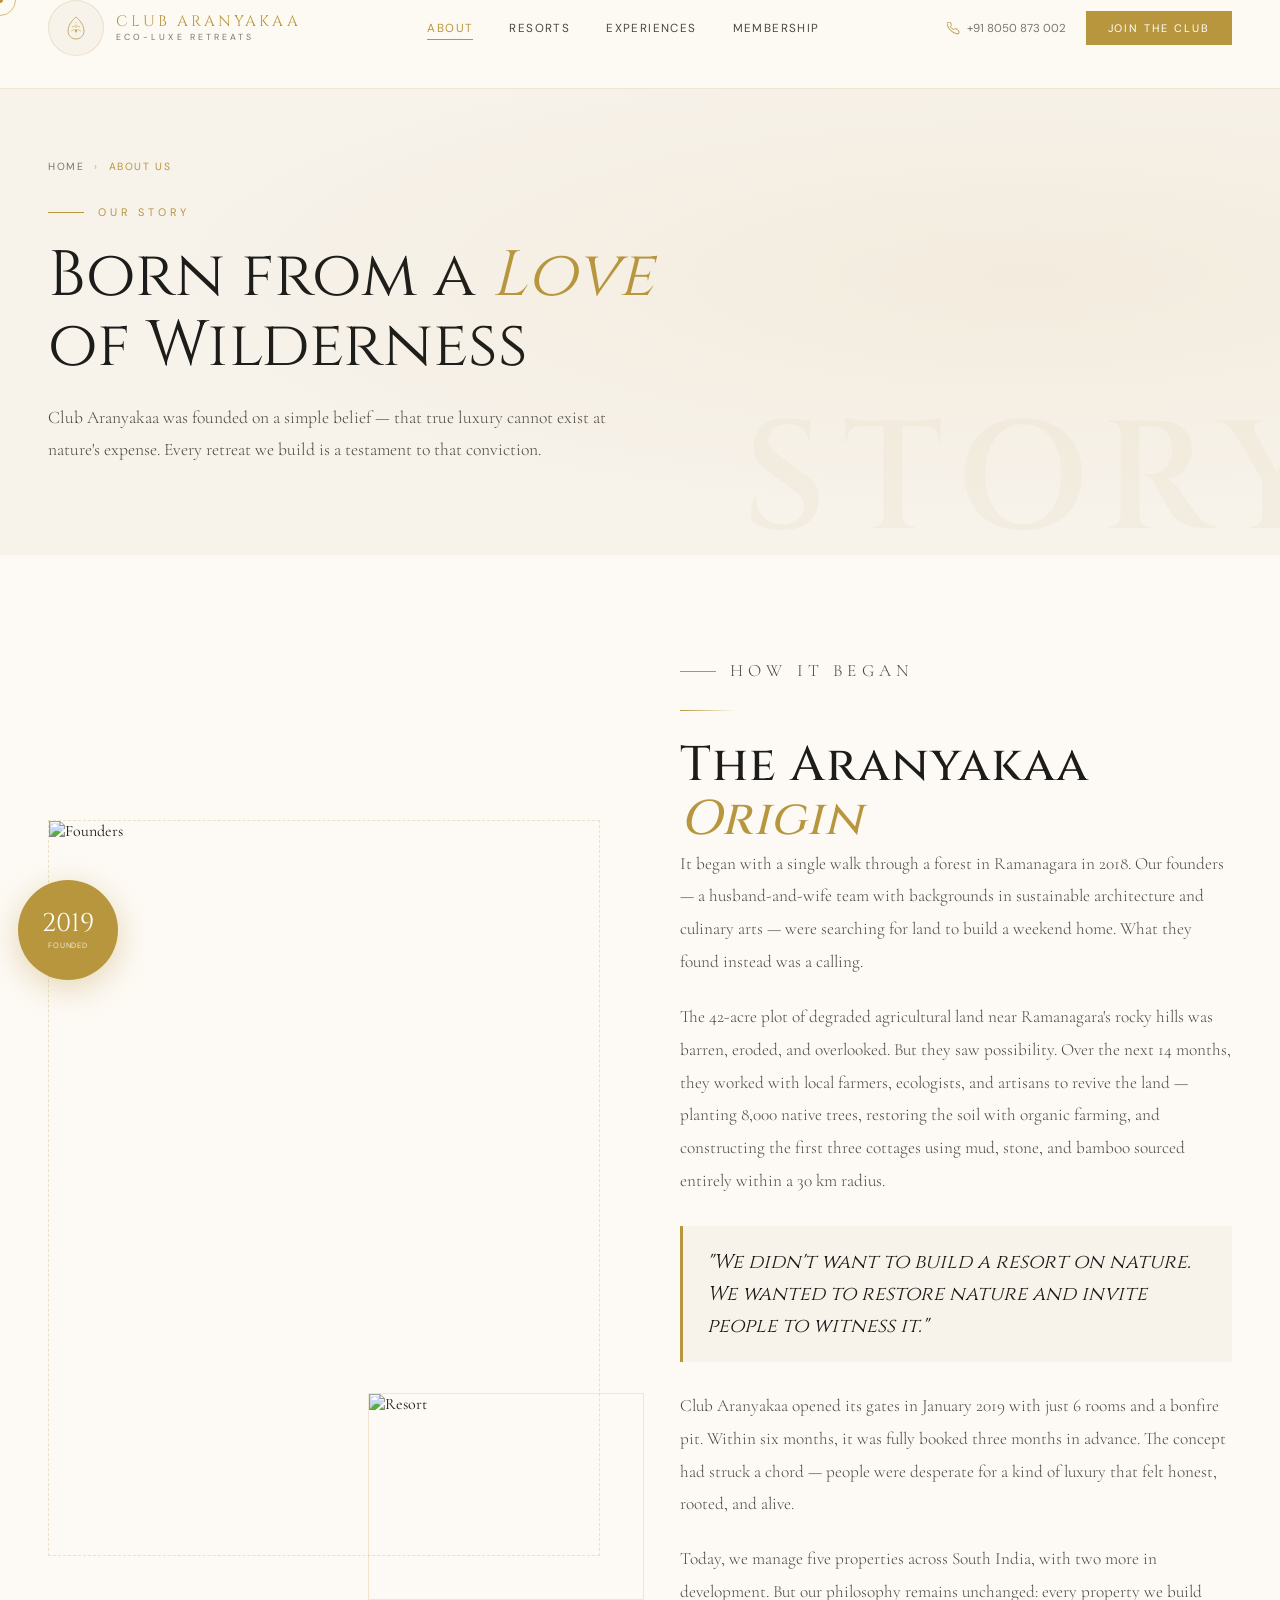
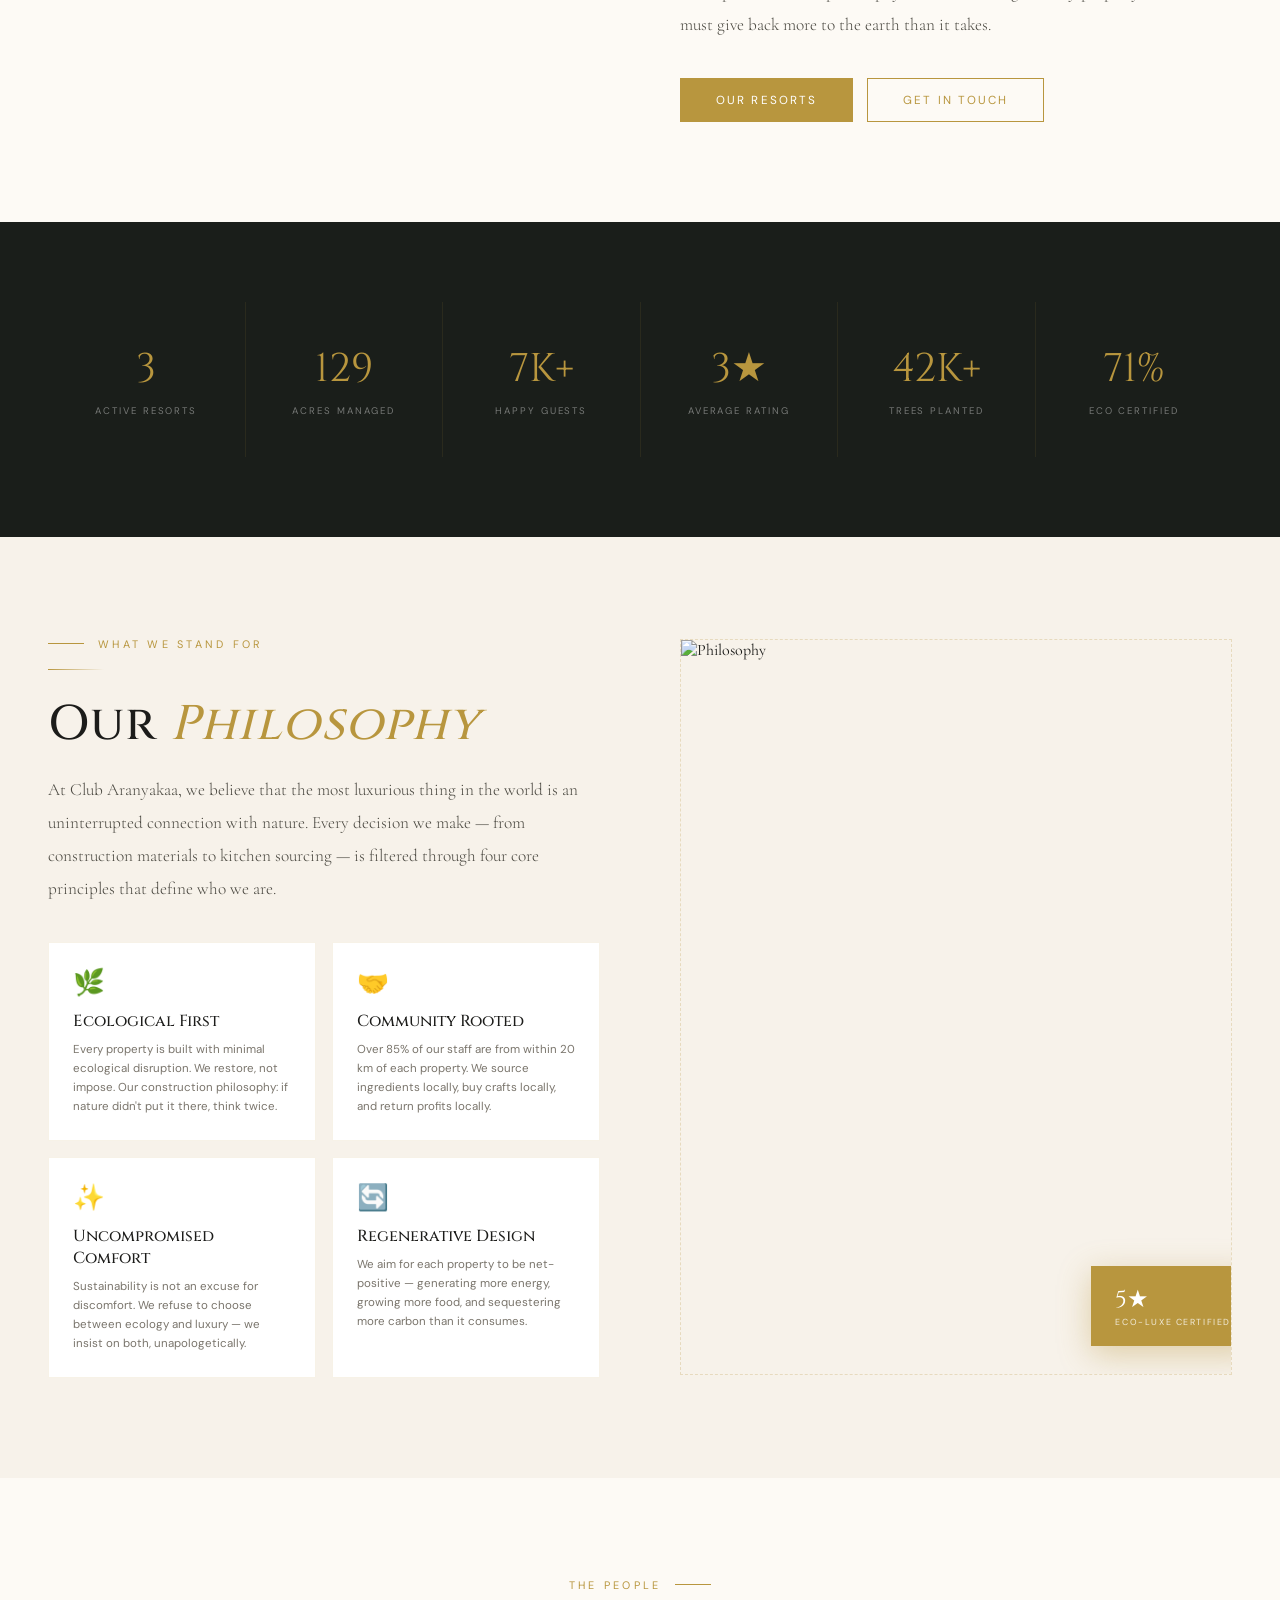
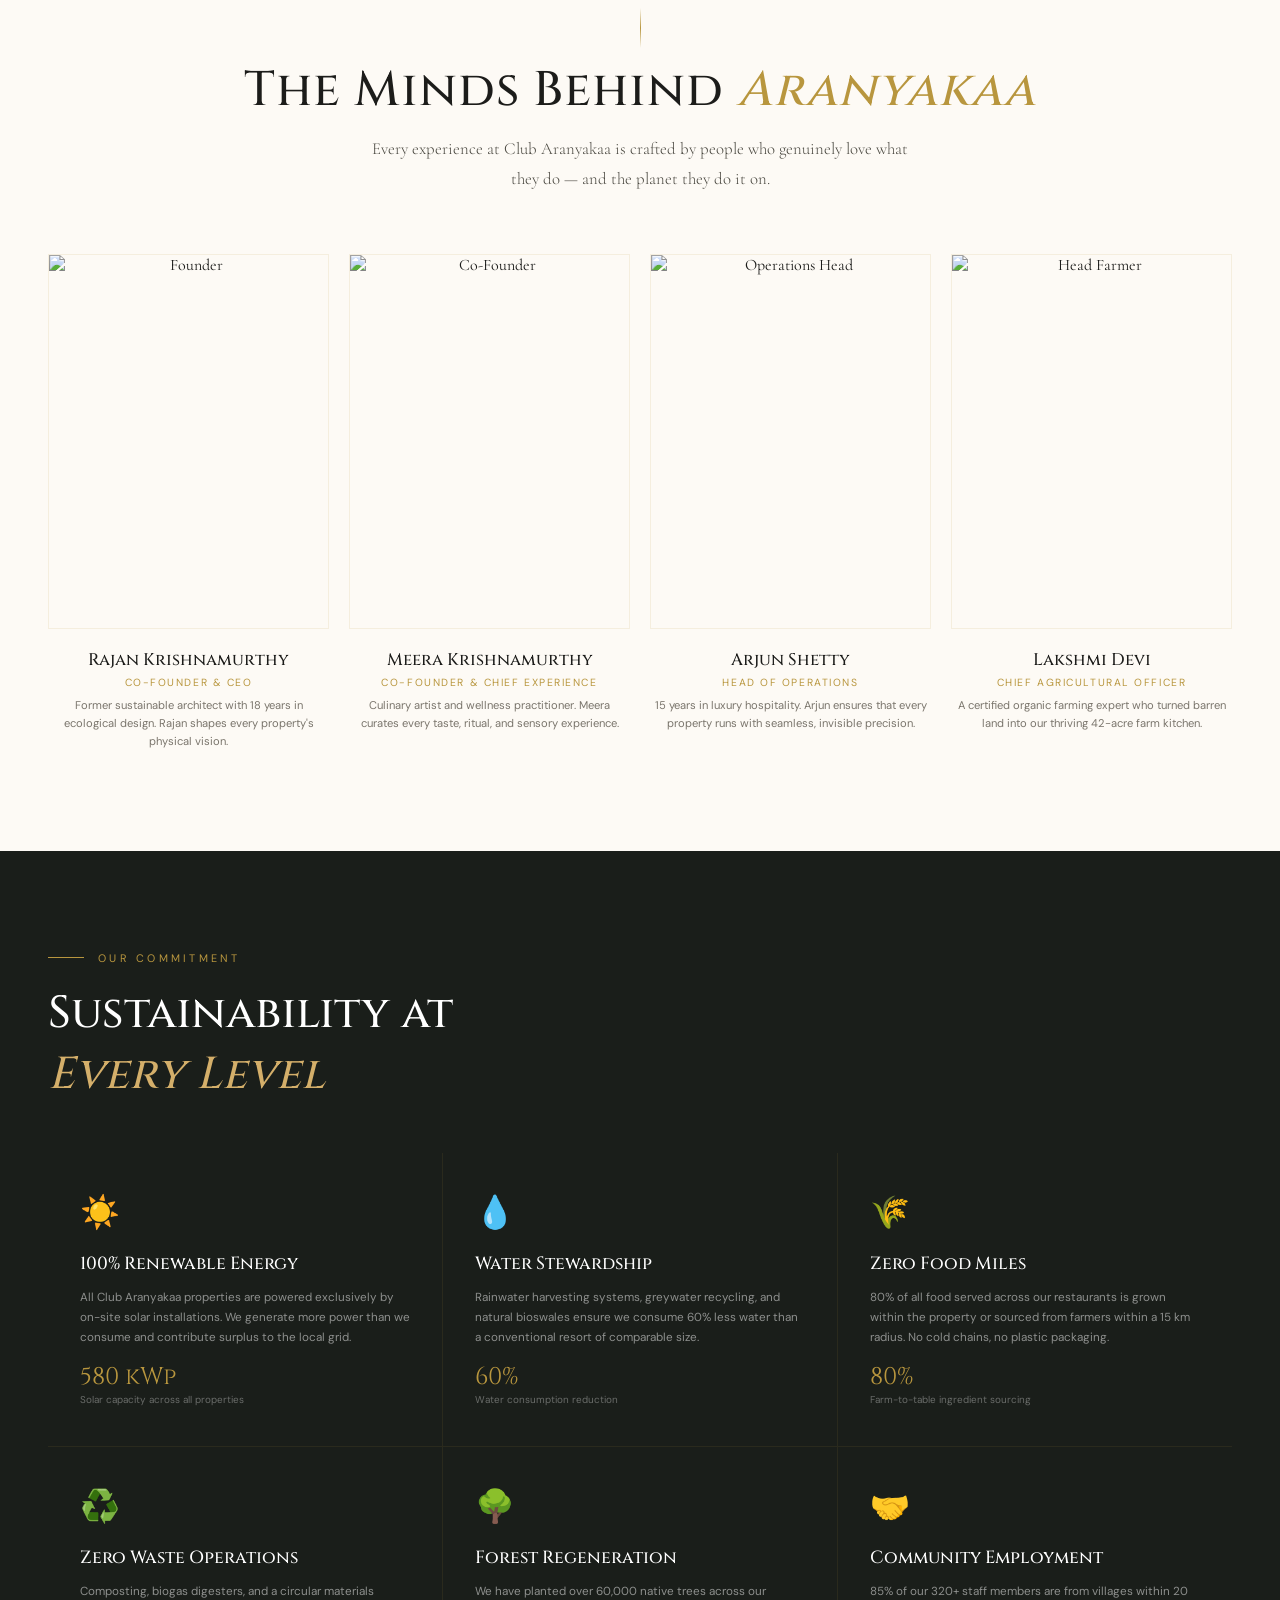
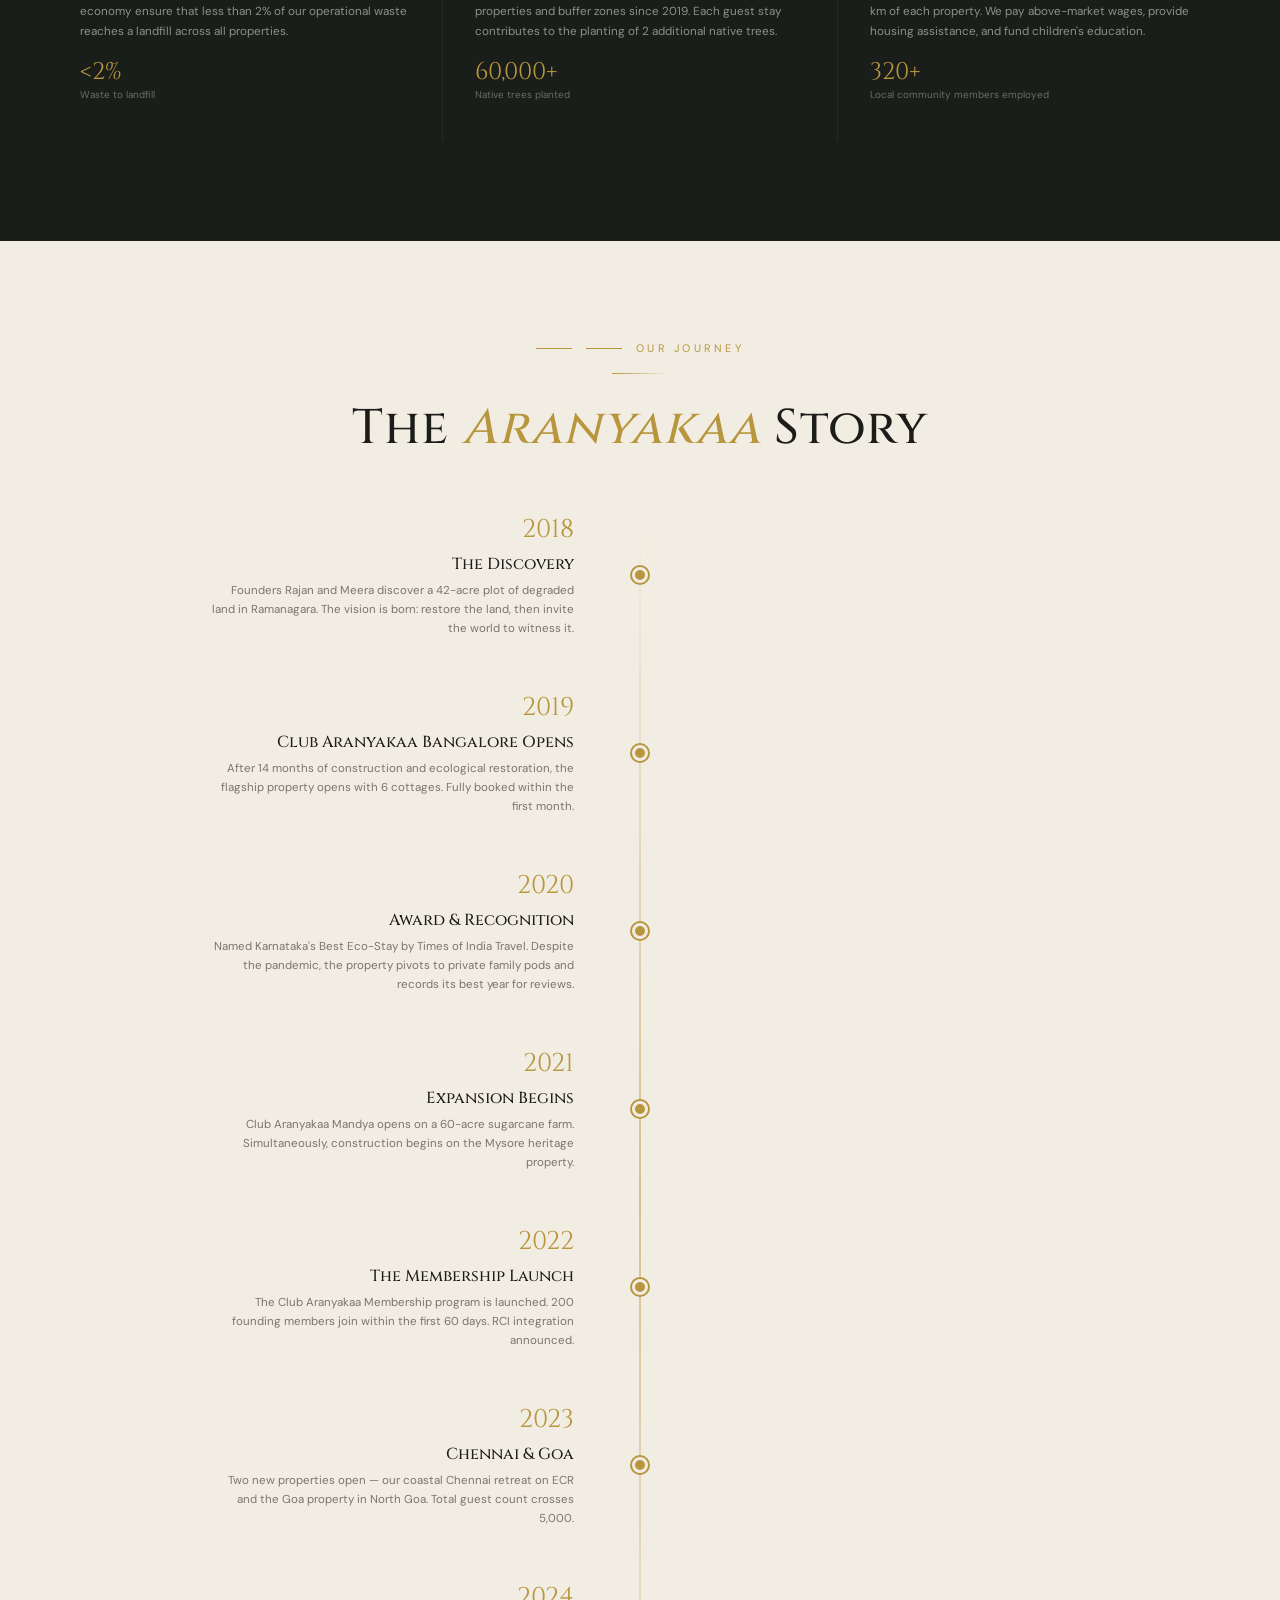
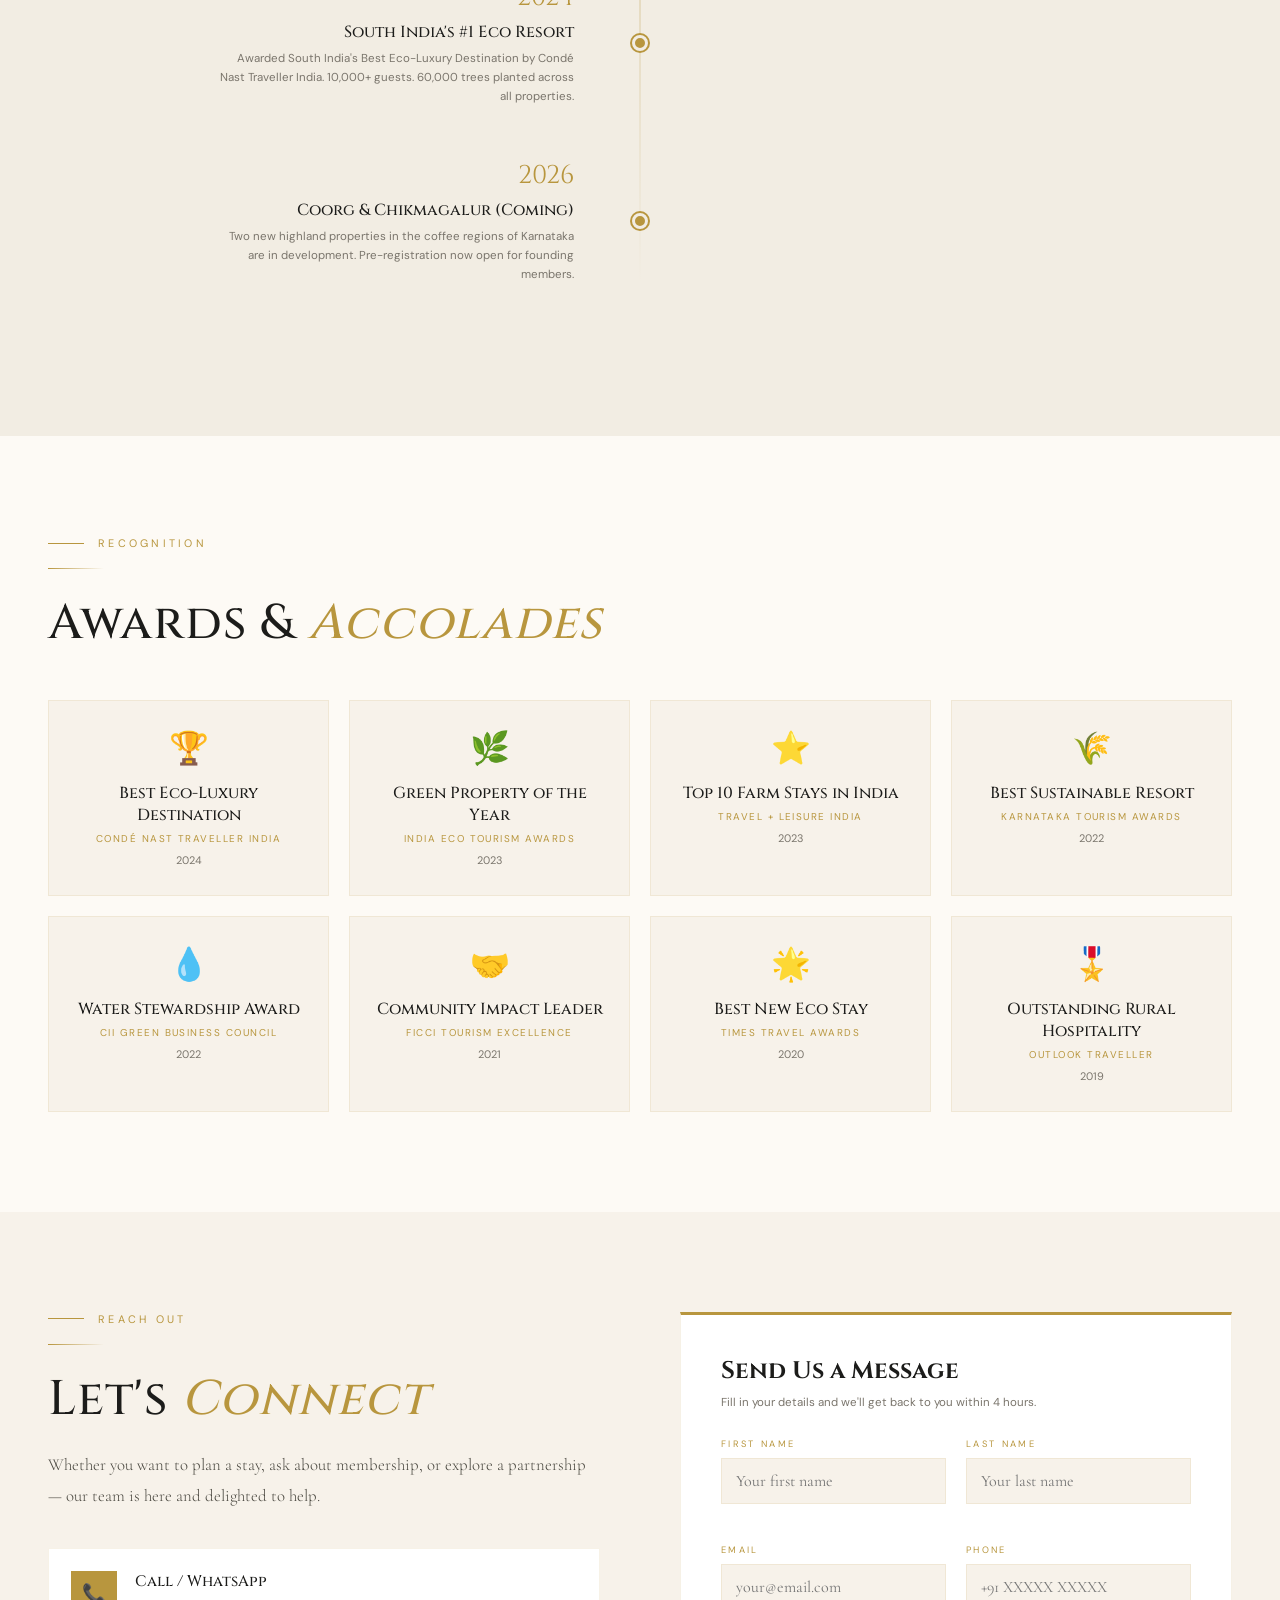
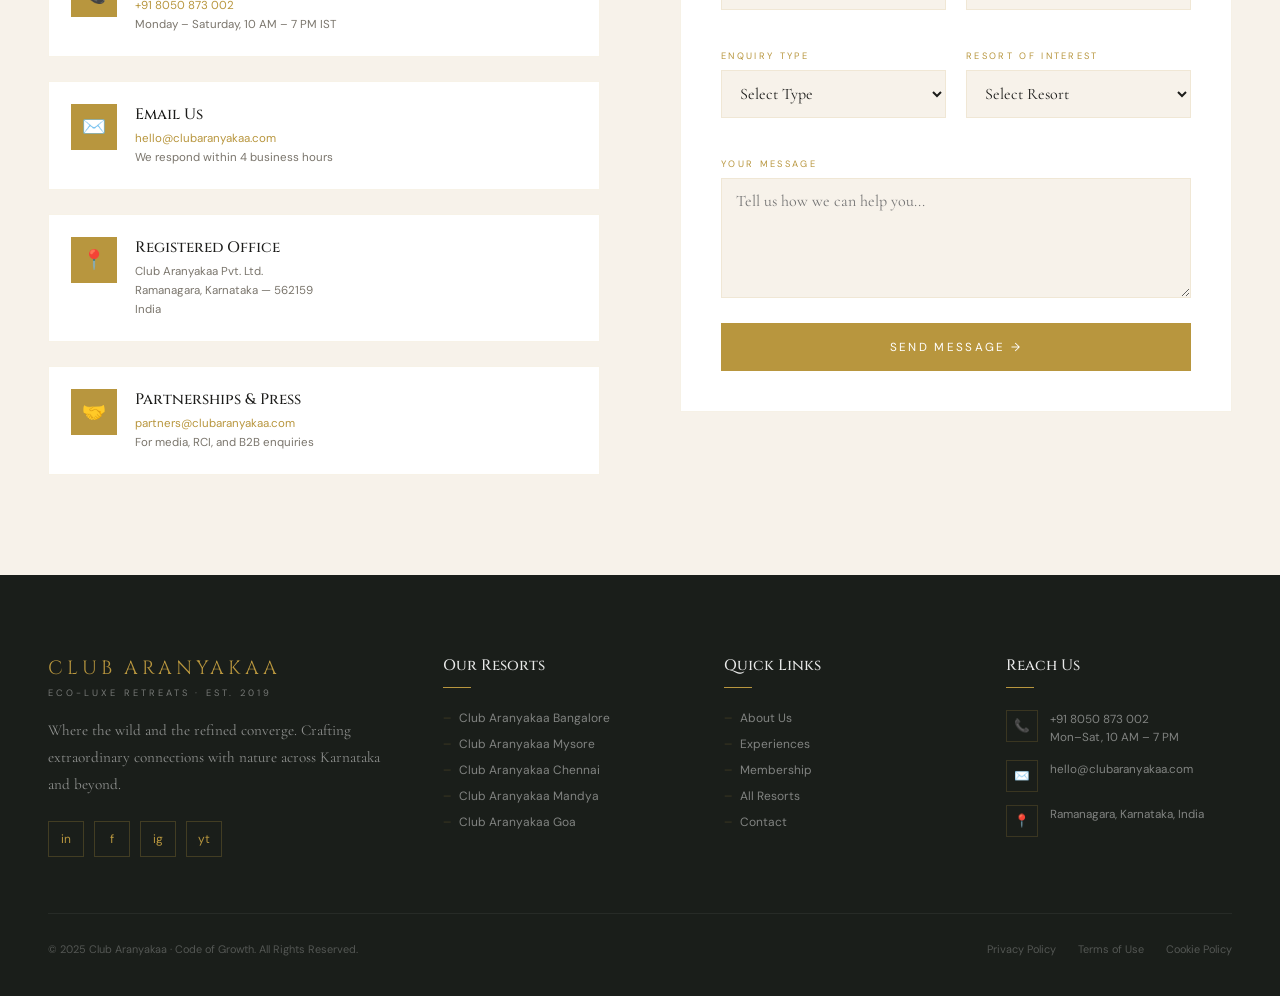
==== commit 736c79fd: "Add files via upload" ====
--- a/about.html
+++ b/about.html
@@ -1,562 +1,534 @@
-<!DOCTYPE html>
-<html lang="en">
-<head>
-<meta charset="UTF-8" />
-<meta name="viewport" content="width=device-width, initial-scale=1.0" />
-<meta name="description" content="Discover the Club Aranyakaa story — our journey from a single eco-retreat to India's leading sustainable hospitality brand." />
-<title>About Us — Club Aranyakaa | Our Story & Philosophy</title>
-<link rel="preconnect" href="https://fonts.googleapis.com" />
-<link rel="preconnect" href="https://fonts.gstatic.com" crossorigin />
-<link href="https://fonts.googleapis.com/css2?family=Cormorant+Garamond:ital,wght@0,300;0,400;0,500;0,600;1,300;1,400;1,600&family=Cinzel:wght@400;500;600&family=DM+Sans:wght@300;400;500&display=swap" rel="stylesheet" />
-<link rel="stylesheet" href="shared-styles.css" />
-<style>
-/* Page Hero */
-.page-hero { position: relative; padding: calc(var(--nav-h) + 80px) 0 100px; background: var(--bg-warm); overflow: hidden; }
-.page-hero::before { content: ''; position: absolute; inset: 0; background: radial-gradient(ellipse at 80% 50%, rgba(184,150,62,0.08) 0%, transparent 60%); }
-.page-hero-bg-text { position: absolute; right: -60px; bottom: -20px; font-family: var(--font-display); font-size: clamp(5rem, 12vw, 10rem); font-weight: 600; color: rgba(184,150,62,0.05); pointer-events: none; white-space: nowrap; letter-spacing: 0.1em; }
-
-/* Story Section */
-#story { padding: 120px 0; background: var(--bg); }
-.story-grid { display: grid; grid-template-columns: 1fr 1fr; gap: 80px; align-items: center; }
-.story-content p { font-family: var(--font-body); font-size: 1.08rem; font-weight: 300; color: var(--ink-mid); line-height: 1.9; margin-bottom: 20px; }
-.story-img { position: relative; }
-.story-img img { border: 1px dashed var(--gold-line); }
-.story-img-main { aspect-ratio: 4/5; overflow: hidden; }
-.story-img-sec { position: absolute; right: -48px; bottom: -48px; width: 55%; aspect-ratio: 4/3; border: 1px solid var(--border); overflow: hidden; }
-.story-badge { position: absolute; top: 40px; left: -32px; width: 100px; height: 100px; border-radius: 50%; background: var(--gold); display: flex; flex-direction: column; align-items: center; justify-content: center; z-index: 5; box-shadow: 0 8px 32px rgba(184,150,62,0.35); }
-.story-badge .num { font-family: var(--font-display); font-size: 1.6rem; color: var(--white); line-height: 1; }
-.story-badge .txt { font-family: var(--font-ui); font-size: 0.48rem; letter-spacing: 0.1em; text-transform: uppercase; color: rgba(255,255,255,0.8); text-align: center; padding: 0 4px; }
-
-/* Timeline */
-#timeline { padding: 120px 0; background: var(--bg-section); }
-.timeline { position: relative; max-width: 900px; margin: 60px auto 0; }
-.timeline::before { content: ''; position: absolute; left: 50%; top: 0; bottom: 0; width: 1px; background: var(--border-light); transform: translateX(-50%); }
-.tl-item { display: flex; align-items: center; margin-bottom: 60px; position: relative; }
-.tl-item:nth-child(even) { flex-direction: row-reverse; }
-.tl-item:nth-child(even) .tl-content { text-align: right; padding-right: 60px; padding-left: 0; }
-.tl-item:nth-child(odd) .tl-content { padding-left: 60px; }
-.tl-dot { width: 16px; height: 16px; border-radius: 50%; background: var(--gold); border: 3px solid var(--bg-section); position: absolute; left: 50%; transform: translateX(-50%); z-index: 5; }
-.tl-content h3 { font-family: var(--font-display); font-size: 1.1rem; color: var(--gold); margin-bottom: 8px; }
-.tl-content h4 { font-family: var(--font-display); font-size: 1.25rem; color: var(--ink); margin-bottom: 10px; }
-.tl-content p { font-family: var(--font-body); font-size: 0.98rem; color: var(--ink-mid); line-height: 1.75; }
-.tl-content .tl-img { width: 180px; aspect-ratio: 3/2; overflow: hidden; flex-shrink: 0; margin-top: 16px; }
-.tl-content .tl-img img { transition: transform 0.5s ease; }
-.tl-content .tl-img:hover img { transform: scale(1.08); }
-
-/* Values Grid */
-#values { padding: 120px 0; background: var(--bg); }
-.values-grid { display: grid; grid-template-columns: repeat(3, 1fr); gap: 24px; margin-top: 56px; }
-.val-card { padding: 36px 28px; background: var(--white); border: 1px solid var(--border-light); text-align: center; transition: border-color 0.35s, transform 0.35s, box-shadow 0.35s; }
-.val-card:hover { border-color: var(--gold); transform: translateY(-4px); box-shadow: 0 12px 40px rgba(184,150,62,0.1); }
-.val-icon { width: 72px; height: 72px; margin: 0 auto 20px; border-radius: 50%; background: var(--gold-glow); border: 1px solid var(--border); display: flex; align-items: center; justify-content: center; font-size: 2rem; }
-.val-card:hover .val-icon { background: var(--gold); }
-.val-title { font-family: var(--font-display); font-size: 1.1rem; font-weight: 500; color: var(--ink); margin-bottom: 12px; }
-.val-desc { font-family: var(--font-ui); font-size: 0.75rem; color: var(--ink-soft); line-height: 1.7; }
-
-/* Team */
-#team { padding: 120px 0; background: var(--bg-warm); }
-.team-grid { display: grid; grid-template-columns: repeat(4, 1fr); gap: 24px; margin-top: 56px; }
-.team-card { background: var(--white); border: 1px solid var(--border-light); overflow: hidden; transition: border-color 0.35s; }
-.team-card:hover { border-color: var(--gold); }
-.team-img { aspect-ratio: 3/4; overflow: hidden; }
-.team-img img { transition: transform 0.6s ease; }
-.team-card:hover .team-img img { transform: scale(1.05); }
-.team-body { padding: 24px; text-align: center; }
-.team-name { font-family: var(--font-display); font-size: 1.05rem; font-weight: 500; color: var(--ink); margin-bottom: 4px; }
-.team-role { font-family: var(--font-ui); font-size: 0.62rem; letter-spacing: 0.15em; text-transform: uppercase; color: var(--gold); margin-bottom: 10px; }
-.team-bio { font-family: var(--font-ui); font-size: 0.72rem; color: var(--ink-soft); line-height: 1.65; }
-
-/* Sustainability */
-#sustainability { padding: 120px 0; background: var(--bg-dark-card); }
-.sus-inner { display: grid; grid-template-columns: 1fr 1fr; gap: 80px; align-items: center; }
-.sus-label { font-family: var(--font-ui); font-size: 0.68rem; letter-spacing: 0.3em; text-transform: uppercase; color: var(--gold); display: flex; align-items: center; gap: 14px; }
-.sus-label::before { content: ''; display: block; width: 36px; height: 1px; background: var(--gold); }
-.sus-headline { font-family: var(--font-display); font-size: clamp(2rem, 3.5vw, 3rem); font-weight: 500; line-height: 1.12; color: var(--white); margin: 18px 0 24px; }
-.sus-headline em { color: var(--gold-light); font-style: italic; }
-.sus-desc { font-family: var(--font-body); font-size: 1.05rem; font-weight: 300; color: rgba(255,255,255,0.6); line-height: 1.85; margin-bottom: 36px; }
-.sus-stats { display: grid; grid-template-columns: repeat(2, 1fr); gap: 16px; }
-.sus-stat { padding: 24px; background: rgba(255,255,255,0.04); border: 1px solid rgba(184,150,62,0.15); }
-.sus-stat .num { font-family: var(--font-display); font-size: 2.2rem; color: var(--gold); line-height: 1; margin-bottom: 8px; }
-.sus-stat .lbl { font-family: var(--font-ui); font-size: 0.65rem; letter-spacing: 0.15em; text-transform: uppercase; color: rgba(255,255,255,0.5); }
-.sus-img-grid { display: grid; grid-template-columns: 1fr 1fr; gap: 8px; }
-.sus-img-grid .si { overflow: hidden; }
-.sus-img-grid .si:first-child { grid-row: 1/3; }
-.sus-img-grid .si img { transition: transform 0.6s ease; }
-.sus-img-grid .si:hover img { transform: scale(1.08); }
-
-/* Certifications */
-#certs { padding: 80px 0; background: var(--bg); border-top: 1px solid var(--border-light); border-bottom: 1px solid var(--border-light); }
-.certs-hd { text-align: center; margin-bottom: 40px; }
-.certs-grid { display: flex; justify-content: center; gap: 64px; flex-wrap: wrap; }
-.cert-item { text-align: center; max-width: 160px; }
-.cert-logo { font-family: var(--font-display); font-size: 1.2rem; color: var(--ink-soft); margin-bottom: 10px; }
-.cert-item h4 { font-family: var(--font-display); font-size: 0.85rem; color: var(--ink); margin-bottom: 6px; }
-.cert-item p { font-family: var(--font-ui); font-size: 0.65rem; color: var(--ink-soft); line-height: 1.5; }
-
-/* Awards */
-#awards { padding: 120px 0; background: var(--bg-section); }
-.awards-grid { display: grid; grid-template-columns: repeat(4, 1fr); gap: 20px; margin-top: 56px; }
-.award-card { padding: 28px; background: var(--white); border: 1px solid var(--border-light); text-align: center; transition: border-color 0.35s; }
-.award-card:hover { border-color: var(--gold); }
-.award-icon { font-size: 2rem; margin-bottom: 14px; }
-.award-year { font-family: var(--font-ui); font-size: 0.58rem; letter-spacing: 0.18em; text-transform: uppercase; color: var(--gold); margin-bottom: 8px; }
-.award-title { font-family: var(--font-display); font-size: 1rem; font-weight: 500; color: var(--ink); margin-bottom: 8px; }
-.award-body { font-family: var(--font-ui); font-size: 0.68rem; color: var(--ink-soft); line-height: 1.6; }
-
-/* Press */
-#press-about { padding: 100px 0; background: var(--bg-warm); }
-.press-quote { max-width: 800px; margin: 0 auto; text-align: center; }
-.pq-text { font-family: var(--font-body); font-size: clamp(1.4rem, 2.5vw, 1.9rem); font-weight: 300; font-style: italic; color: var(--ink-mid); line-height: 1.6; margin-bottom: 24px; }
-.pq-source { font-family: var(--font-ui); font-size: 0.68rem; letter-spacing: 0.2em; text-transform: uppercase; color: var(--gold); }
-.press-logos { display: flex; justify-content: center; gap: 48px; margin-top: 48px; flex-wrap: wrap; }
-.press-logo { font-family: var(--font-display); font-size: 1.1rem; color: var(--ink-faint); letter-spacing: 0.05em; transition: color 0.3s; }
-.press-logo:hover { color: var(--gold); }
-
-/* Contact Section */
-#contact { padding: 120px 0; background: var(--bg); }
-.contact-grid { display: grid; grid-template-columns: 1fr 1fr; gap: 80px; }
-.contact-form h3 { font-family: var(--font-display); font-size: 1.4rem; color: var(--ink); margin-bottom: 24px; }
-.cf-row { display: grid; grid-template-columns: 1fr 1fr; gap: 16px; margin-bottom: 16px; }
-.cf-full { margin-bottom: 16px; }
-.cf-field { margin-bottom: 16px; }
-.cf-field label { display: block; font-family: var(--font-ui); font-size: 0.62rem; letter-spacing: 0.18em; text-transform: uppercase; color: var(--gold); margin-bottom: 8px; }
-.cf-field input, .cf-field select, .cf-field textarea { width: 100%; background: transparent; border: none; border-bottom: 1px solid var(--ink-faint); font-family: var(--font-body); font-size: 1rem; color: var(--ink); padding: 10px 0; outline: none; transition: border-color 0.3s; }
-.cf-field input:focus, .cf-field select:focus, .cf-field textarea:focus { border-bottom-color: var(--gold); }
-.cf-field textarea { resize: vertical; min-height: 100px; }
-.contact-info { padding: 36px; background: var(--bg-dark-card); }
-.contact-info h4 { font-family: var(--font-display); font-size: 1.2rem; color: var(--gold); margin-bottom: 24px; }
-.ci-item { display: flex; gap: 14px; margin-bottom: 24px; }
-.ci-icon { width: 40px; height: 40px; flex-shrink: 0; border: 1px solid rgba(184,150,62,0.25); display: flex; align-items: center; justify-content: center; font-size: 1rem; color: var(--gold); }
-.ci-text h5 { font-family: var(--font-display); font-size: 0.9rem; color: var(--white); margin-bottom: 4px; }
-.ci-text p { font-family: var(--font-ui); font-size: 0.72rem; color: rgba(255,255,255,0.5); line-height: 1.6; }
-.social-links { display: flex; gap: 10px; margin-top: 32px; }
-
-@media(max-width: 1100px) { .story-grid { grid-template-columns: 1fr; } .sus-inner { grid-template-columns: 1fr; } .team-grid { grid-template-columns: repeat(2, 1fr); } .awards-grid { grid-template-columns: 1fr 1fr; } .contact-grid { grid-template-columns: 1fr; } }
-@media(max-width: 900px) { .timeline::before { left: 20px; } .tl-item, .tl-item:nth-child(even) { flex-direction: column; align-items: flex-start; padding-left: 50px; } .tl-item:nth-child(even) .tl-content { text-align: left; padding-left: 50px; } .tl-dot { left: 20px; } .values-grid { grid-template-columns: 1fr 1fr; } }
-@media(max-width: 600px) { .container { padding: 0 20px; } .values-grid { grid-template-columns: 1fr; } .team-grid { grid-template-columns: 1fr 1fr; } .awards-grid { grid-template-columns: 1fr; } .cf-row { grid-template-columns: 1fr; } .sus-stats { grid-template-columns: 1fr; } }
-</style>
-</head>
-<body>
-<div id="cursor-dot"></div>
-<div id="cursor-ring"></div>
-
-<div id="mnav">
-<span id="mnav-close">✕</span>
-<a href="index.html">Home</a>
-<a href="about.html" class="active">About Us</a>
-<a href="resorts.html">Our Resorts</a>
-<a href="experiences.html">Experiences</a>
-<a href="membership.html">Membership</a>
-<a href="membership.html" class="btn-gold" style="margin-top:16px;font-size:0.73rem;padding:14px 36px;">Join the Club</a>
-</div>
-
-<nav id="nav" class="solid">
-<div class="container">
-<div class="nav-inner">
-<a href="index.html" class="nav-logo">
-<div class="nav-logo-mark">
-<svg viewBox="0 0 60 60" fill="none"><path d="M30 8 C30 8, 14 20, 14 36 C14 44.8 21.2 52 30 52 C38.8 52 46 44.8 46 36 C46 20, 30 8, 30 8Z" stroke="#B8963E" stroke-width="1.5" fill="none"/><path d="M30 18 L30 44" stroke="#B8963E" stroke-width="1" stroke-dasharray="2 3"/><path d="M22 28 C22 28, 30 24, 38 28" stroke="#B8963E" stroke-width="1" fill="none"/><path d="M20 36 C20 36, 30 30, 40 36" stroke="#B8963E" stroke-width="1" fill="none"/><circle cx="30" cy="36" r="2" fill="#B8963E"/></svg>
-</div>
-<div class="nav-logo-text-wrap"><span class="n1">CLUB ARANYAKAA</span><span class="n2">Eco-Luxe Retreats</span></div>
-</a>
-<div class="nav-links">
-<a href="about.html" class="active">About</a>
-<a href="resorts.html">Resorts</a>
-<a href="experiences.html">Experiences</a>
-<a href="membership.html">Membership</a>
-</div>
-<div class="nav-right">
-<div class="nav-phone">
-<svg width="13" height="13" fill="none" stroke="currentColor" stroke-width="1.8" viewBox="0 0 24 24"><path d="M22 16.92v3a2 2 0 01-2.18 2 19.79 19.79 0 01-8.63-3.07A19.5 19.5 0 013.07 11a19.79 19.79 0 01-3.07-8.67A2 2 0 012 .18h3a2 2 0 012 1.72c.13 1 .36 1.98.72 2.91a2 2 0 01-.45 2.11L6.09 8.09a16 16 0 006 6l1.27-1.27a2 2 0 012.11-.45c.93.36 1.91.59 2.91.72a2 2 0 011.72 2.03z"/></svg>
-+91 8050 873 002
-</div>
-<a href="membership.html" class="btn-gold" style="font-size:0.68rem;padding:10px 22px;">Join the Club</a>
-</div>
-<div class="hamburger" id="ham"><span></span><span></span><span></span></div>
-</div>
-</div>
-</nav>
-
-<!-- Page Hero -->
-<section class="page-hero">
-<div class="container">
-<div class="breadcrumb">
-<a href="index.html">Home</a><span class="sep">›</span><span>About Us</span>
-</div>
-<p class="page-hero-eyebrow">Our Story</p>
-<h1>Built on a <span class="em">Dream</span>, Grown with a <span class="em">Philosophy</span></h1>
-<p class="sub">From a single farmhouse in Ramanagara to India's most celebrated eco-luxury hospitality brand — the Aranyakaa story is one of purpose, passion, and an unwavering commitment to the land.</p>
-</div>
-<span class="page-hero-bg-text">ARANYAKAA</span>
-</section>
-
-<!-- Story Section -->
-<section id="story">
-<div class="container">
-<div class="story-grid">
-<div class="story-content reveal-l">
-<p class="label">Who We Are</p>
-<div class="gold-rule"></div>
-<h2 class="headline">Not Just a Resort.<br>A <span class="em">Movement.</span></h2>
-<p>Club Aranyakaa was born in 2019 from a simple belief: that luxury hospitality and environmental responsibility are not mutually exclusive. They can — and must — coexist.</p>
-<p>What started as a single 5-acre eco-farm retreat in Ramanagara has grown into five distinct properties across Karnataka, Tamil Nadu, and Goa — but our core philosophy remains unchanged. Every structure we build, every meal we serve, and every experience we curate is guided by one question: <em>"Are we leaving this land better than we found it?"</em></p>
-<p>Today, we host over 10,000 guests annually, employ 250+ team members from local communities, and have planted over 50,000 trees across our properties. But numbers only tell part of the story.</p>
-<a href="resorts.html" class="btn-gold">Visit Our Resorts</a>
-</div>
-<div class="story-img reveal-r">
-<div class="story-img-main"><img src="src/about.png" alt="Founder's Vision" loading="lazy" /></div>
-<div class="story-img-sec"><img src="src/about-sec.png" alt="Our Growth" loading="lazy" /></div>
-<div class="story-badge"><span class="num">6+</span><span class="txt">Years of Excellence</span></div>
-</div>
-</div>
-</div>
-</section>
-
-<!-- Timeline -->
-<section id="timeline">
-<div class="container">
-<div style="text-align:center;">
-<p class="label" style="justify-content:center;">Our Journey</p>
-<div class="gold-rule" style="margin:18px auto 0;"></div>
-<h2 class="headline">The Aranyakaa <span class="em">Timeline</span></h2>
-</div>
-<div class="timeline">
-<div class="tl-item reveal">
-<div class="tl-dot"></div>
-<div class="tl-content">
-<h3>2019</h3>
-<h4>The Beginning</h4>
-<p>Aranyakaa Farm Retreat opens its doors in Ramanagara with 5 acres, 6 rooms, and a big dream. Our founding philosophy: luxury and ecology as partners, never rivals.</p>
-</div>
-</div>
-<div class="tl-item reveal">
-<div class="tl-dot"></div>
-<div class="tl-content">
-<h3>2020</h3>
-<h4>Growingroots</h4>
-<p>First IGBC certification received. Expanded to 20 acres, introduced organic farming, and launched our first farm-to-table restaurant. Named "Best Eco Retreat" by Lonely Planet.</p>
-</div>
-</div>
-<div class="tl-item reveal">
-<div class="tl-dot"></div>
-<div class="tl-content">
-<h3>2021</h3>
-<h4>Beyond Karnataka</h4>
-<p>Second property opens in Mandya — our first farm-immersion retreat. Launched membership program with RCI integration, welcoming international guests.</p>
-</div>
-</div>
-<div class="tl-item reveal">
-<div class="tl-dot"></div>
-<div class="tl-content">
-<h3>2022</h3>
-<h4>Heritage & Coast</h4>
-<p>Club Aranyakaa Mysore and Chennai properties launch. Crossed 5,000 guests milestone. Won South India's Leading Eco Resort at World Travel Awards.</p>
-</div>
-</div>
-<div class="tl-item reveal">
-<div class="tl-dot"></div>
-<div class="tl-content">
-<h3>2023</h3>
-<h4>Expansion</h4>
-<p>Goa property joins the family. Planted our 50,000th tree. Launched Panchakarma detox programs and digital detox retreats. Featured in Condé Nast Traveller.</p>
-</div>
-</div>
-<div class="tl-item reveal">
-<div class="tl-dot"></div>
-<div class="tl-content">
-<h3>2024 – Present</h3>
-<h4>The Movement Grows</h4>
-<p>Five properties, 250+ team members, 10,000+ annual guests. Launching our wellness academy and carbon-neutral roadmap to 2030.</p>
-</div>
-</div>
-</div>
-</div>
-</section>
-
-<!-- Values -->
-<section id="values">
-<div class="container">
-<div style="text-align:center;">
-<p class="label" style="justify-content:center;">What Drives Us</p>
-<div class="gold-rule" style="margin:18px auto 0;"></div>
-<h2 class="headline">Our Core <span class="em">Values</span></h2>
-</div>
-<div class="values-grid">
-<div class="val-card reveal">
-<div class="val-icon">🌿</div>
-<h3 class="val-title">Environmental Stewardship</h3>
-<p class="val-desc">Every decision — from building materials to dining menus — is guided by our commitment to leave no trace. We are certified carbon-neutral by 2030.</p>
-</div>
-<div class="val-card reveal" style="transition-delay:.08s">
-<div class="val-icon">🤝</div>
-<h3 class="val-title">Community First</h3>
-<p class="val-desc">80% of our team comes from local villages. We invest in local suppliers, support village schools, and share our land with community initiatives.</p>
-</div>
-<div class="val-card reveal" style="transition-delay:.16s">
-<div class="val-icon">✨</div>
-<h3 class="val-title">Authentic Excellence</h3>
-<p class="val-desc">We never compromise on quality. From thread counts to culinary techniques — every detail is crafted with intention and care.</p>
-</div>
-<div class="val-card reveal" style="transition-delay:.24s">
-<div class="val-icon">🧘</div>
-<h3 class="val-title">Holistic Well-being</h3>
-<p class="val-desc">True luxury is not just physical comfort — it's mental peace, spiritual connection, and emotional renewal. We design every experience for complete well-being.</p>
-</div>
-<div class="val-card reveal" style="transition-delay:.32s">
-<div class="val-icon">🌍</div>
-<h3 class="val-title">Cultural Respect</h3>
-<p class="val-desc">We honor the local traditions, stories, and knowledge of every region we operate in. Our experiences are rooted in authentic cultural immersion.</p>
-</div>
-<div class="val-card reveal" style="transition-delay:.4s">
-<div class="val-icon">🔬</div>
-<h3 class="val-title">Innovation</h3>
-<p class="val-desc">From solar technology to Ayurvedic formulations — we invest in research and innovation to push the boundaries of sustainable luxury hospitality.</p>
-</div>
-</div>
-</div>
-</section>
-
-<!-- Team -->
-<section id="team">
-<div class="container">
-<div style="text-align:center;">
-<p class="label" style="justify-content:center;">The People</p>
-<div class="gold-rule" style="margin:18px auto 0;"></div>
-<h2 class="headline">Leadership <span class="em">Team</span></h2>
-</div>
-<div class="team-grid">
-<div class="team-card reveal">
-<div class="team-img"><img src="src/team-founder.jpg" alt="Founder" loading="lazy" /></div>
-<div class="team-body">
-<h3 class="team-name">Rajesh Krishnamurthy</h3>
-<p class="team-role">Founder & CEO</p>
-<p class="team-bio">A hospitality veteran with 20+ years in luxury hotels, Rajesh left corporate life to pursue his dream of sustainable luxury. He leads our vision and strategy.</p>
-</div>
-</div>
-<div class="team-card reveal" style="transition-delay:.1s">
-<div class="team-img"><img src="src/team-operations.jpg" alt="COO" loading="lazy" /></div>
-<div class="team-body">
-<h3 class="team-name">Priya Venkatesh</h3>
-<p class="team-role">Chief Operating Officer</p>
-<p class="team-bio">With a background in sustainable architecture, Priya ensures every property meets our exacting eco-standards while delivering exceptional guest experiences.</p>
-</div>
-</div>
-<div class="team-card reveal" style="transition-delay:.2s">
-<div class="team-img"><img src="src/team-chef.jpg" alt="Executive Chef" loading="lazy" /></div>
-<div class="team-body">
-<h3 class="team-name">Chef Anand Rao</h3>
-<p class="team-role">Executive Chef</p>
-<p class="team-bio">Trained at Le Cordon Bleu, Chef Anand creates farm-to-table menus that celebrate Karnataka's culinary heritage while pushing boundaries of organic gastronomy.</p>
-</div>
-</div>
-<div class="team-card reveal" style="transition-delay:.3s">
-<div class="team-img"><img src="src/team-wellness.jpg" alt="Wellness Director" loading="lazy" /></div>
-<div class="team-body">
-<h3 class="team-name">Dr. Meera Sharma</h3>
-<p class="team-role">Director of Wellness</p>
-<p class="team-bio">A certified Ayurvedic physician and yoga therapist, Dr. Meera designs all our wellness programs, ensuring authentic, results-driven holistic healing experiences.</p>
-</div>
-</div>
-</div>
-</div>
-</section>
-
-<!-- Sustainability -->
-<section id="sustainability">
-<div class="container">
-<div class="sus-inner">
-<div class="reveal-l">
-<div class="sus-label">Our Commitment</div>
-<h2 class="sus-headline">Sustainability at<br><em>Every Level</em></h2>
-<p class="sus-desc">Sustainability isn't a marketing angle for us — it's the operating system. From the materials we build with to the energy that powers our kitchens, every layer of our operation is designed with the planet in mind.</p>
-<div class="sus-stats">
-<div class="sus-stat"><div class="num">100%</div><div class="lbl">Solar Powered</div></div>
-<div class="sus-stat"><div class="num">Zero</div><div class="lbl">Single-Use Plastic</div></div>
-<div class="sus-stat"><div class="num">80%</div><div class="lbl">Farm-Sourced Food</div></div>
-<div class="sus-stat"><div class="num">50K+</div><div class="lbl">Trees Planted</div></div>
-<div class="sus-stat"><div class="num">0</div><div class="lbl">Chemical Pesticides</div></div>
-<div class="sus-stat"><div class="num">2030</div><div class="lbl">Carbon Neutral Goal</div></div>
-</div>
-</div>
-<div class="sus-img-grid reveal-r">
-<div class="si"><img src="src/sus-1.jpg" alt="Solar Panels" loading="lazy" /></div>
-<div class="si"><img src="src/sus-2.jpg" alt="Organic Farm" loading="lazy" /></div>
-<div class="si"><img src="src/sus-3.jpg" alt="Rainwater Harvesting" loading="lazy" /></div>
-</div>
-</div>
-</div>
-</section>
-
-<!-- Certifications -->
-<section id="certs">
-<div class="container">
-<div class="certs-hd">
-<p class="label" style="justify-content:center;">Certified & Recognized</p>
-<div class="gold-rule" style="margin:18px auto 0;"></div>
-</div>
-<div class="certs-grid">
-<div class="cert-item reveal">
-<div class="cert-logo">🏛️</div>
-<h4>IGBC Certified</h4>
-<p>Indian Green Building Council Platinum Certification</p>
-</div>
-<div class="cert-item reveal" style="transition-delay:.08s">
-<div class="cert-logo">🌍</div>
-<h4>EarthCheck</h4>
-<p>Sustainable Tourism Benchmarking</p>
-</div>
-<div class="cert-item reveal" style="transition-delay:.16s">
-<div class="cert-logo">🥗</div>
-<h4>USDA Organic</h4>
-<p>Certified Organic Farm Producers</p>
-</div>
-<div class="cert-item reveal" style="transition-delay:.24s">
-<div class="cert-logo">ISO</div>
-<h4>ISO 14001</h4>
-<p>Environmental Management System</p>
-</div>
-<div class="cert-item reveal" style="transition-delay:.32s">
-<div class="cert-logo">🏆</div>
-<h4>WTA 2024</h4>
-<p>World Travel Awards — South Asia's Leading Eco Resort</p>
-</div>
-</div>
-</div>
-</section>
-
-<!-- Awards -->
-<section id="awards">
-<div class="container">
-<div style="text-align:center;">
-<p class="label" style="justify-content:center;">Recognition</p>
-<div class="gold-rule" style="margin:18px auto 0;"></div>
-<h2 class="headline">Awards & <span class="em">Accolades</span></h2>
-</div>
-<div class="awards-grid">
-<div class="award-card reveal">
-<div class="award-icon">🏆</div>
-<div class="award-year">2024</div>
-<h4 class="award-title">South Asia's Leading Eco Resort</h4>
-<p class="award-body">World Travel Awards — Recognized for excellence in sustainable hospitality.</p>
-</div>
-<div class="award-card reveal" style="transition-delay:.08s">
-<div class="award-icon">🌿</div>
-<div class="award-year">2024</div>
-<h4 class="award-title">Best Eco-Luxury Property</h4>
-<p class="award-body">Condé Nast Traveller — Selected among India's top sustainable stays.</p>
-</div>
-<div class="award-card reveal" style="transition-delay:.16s">
-<div class="award-icon">🍽️</div>
-<div class="award-year">2023</div>
-<h4 class="award-title">Best Farm-to-Table Experience</h4>
-<p class="award-body">Food & Travel Awards — Recognized for our organic culinary program.</p>
-</div>
-<div class="award-card reveal" style="transition-delay:.24s">
-<div class="award-icon">🧘</div>
-<div class="award-year">2023</div>
-<h4 class="award-title">Top Wellness Retreat</h4>
-<p class="award-body">Travel + Leisure — Ranked among India's best wellness destinations.</p>
-</div>
-</div>
-</div>
-</section>
-
-<!-- Press Quote -->
-<section id="press-about">
-<div class="container">
-<div class="press-quote reveal">
-<p class="pq-text">"Club Aranyakaa has redefined what luxury means in the modern era. It is luxury that doesn't cost the earth — literally. A destination that every conscious traveler should experience at least once."</p>
-<p class="pq-source">— Condé Nast Traveller, India 2024</p>
-</div>
-<div class="press-logos">
-<span class="press-logo">Condé Nast</span>
-<span class="press-logo">Travel + Leisure</span>
-<span class="press-logo">Lonely Planet</span>
-<span class="press-logo">BBC Travel</span>
-</div>
-</div>
-</section>
-
-<!-- Contact -->
-<section id="contact">
-<div class="container">
-<div class="contact-grid">
-<div class="contact-form reveal-l">
-<p class="label">Get In Touch</p>
-<div class="gold-rule"></div>
-<h3>Have Questions?<br>We're Here to <span class="em">Help.</span></h3>
-<form onsubmit="event.preventDefault();alert('Thank you for reaching out! Our team will contact you within 24 hours.');">
-<div class="cf-row">
-<div class="cf-field"><label>First Name</label><input type="text" placeholder="John" required /></div>
-<div class="cf-field"><label>Last Name</label><input type="text" placeholder="Doe" required /></div>
-</div>
-<div class="cf-row">
-<div class="cf-field"><label>Email</label><input type="email" placeholder="john@example.com" required /></div>
-<div class="cf-field"><label>Phone</label><input type="tel" placeholder="+91 98765 43210" /></div>
-</div>
-<div class="cf-full">
-<div class="cf-field"><label>Subject</label>
-<select><option>General Inquiry</option><option>Resort Booking</option><option>Corporate / Events</option><option>Membership</option><option>Press & Media</option><option>Partnership Opportunity</option></select>
-</div>
-</div>
-<div class="cf-full">
-<div class="cf-field"><label>Message</label><textarea placeholder="Tell us how we can help..."></textarea></div>
-</div>
-<button type="submit" class="btn-gold">Send Message <svg width="14" height="14" fill="none" stroke="currentColor" stroke-width="2" viewBox="0 0 24 24"><path d="M5 12h14M12 5l7 7-7 7"/></svg></button>
-</form>
-</div>
-<div class="contact-info reveal-r">
-<h4>Reach Our Team</h4>
-<div class="ci-item">
-<div class="ci-icon">📞</div>
-<div class="ci-text"><h5>Call Us</h5><p>+91 8050 873 002<br>Mon–Sat, 10 AM – 7 PM IST</p></div>
-</div>
-<div class="ci-item">
-<div class="ci-icon">✉️</div>
-<div class="ci-text"><h5>Email</h5><p>hello@clubaranyakaa.com<br>For bookings & inquiries</p></div>
-</div>
-<div class="ci-item">
-<div class="ci-icon">📍</div>
-<div class="ci-text"><h5>Head Office</h5><p>42, Greenpark Lane, Indiranagar<br>Bangalore, Karnataka 560038</p></div>
-</div>
-<div class="ci-item">
-<div class="ci-icon">🌐</div>
-<div class="ci-text"><h5>Website</h5><p>www.clubaranyakaa.com</p></div>
-</div>
-<div class="social-links">
-<div class="fsoc">in</div>
-<div class="fsoc">f</div>
-<div class="fsoc">ig</div>
-<div class="fsoc">yt</div>
-</div>
-</div>
-</div>
-</div>
-</section>
-
-<!-- Footer -->
-<footer>
-<div class="container">
-<div class="ft">
-<div><div class="fb-logo">CLUB ARANYAKAA</div><div class="fb-tag">Eco-Luxe Retreats · Est. 2019</div><p class="fb-desc">Where the wild and the refined converge.</p><div class="fb-socials"><div class="fsoc">in</div><div class="fsoc">f</div><div class="fsoc">ig</div><div class="fsoc">yt</div></div></div>
-<div class="fc"><h4>Our Resorts</h4><ul><li><a href="resort-detail.html?resort=bangalore">Bangalore</a></li><li><a href="resort-detail.html?resort=mysore">Mysore</a></li><li><a href="resort-detail.html?resort=chennai">Chennai</a></li><li><a href="resort-detail.html?resort=mandya">Mandya</a></li><li><a href="resort-detail.html?resort=goa">Goa</a></li></ul></div>
-<div class="fc"><h4>Quick Links</h4><ul><li><a href="about.html">About Us</a></li><li><a href="experiences.html">Experiences</a></li><li><a href="membership.html">Membership</a></li><li><a href="resorts.html">All Resorts</a></li></ul></div>
-<div class="fc"><h4>Reach Us</h4><div class="fco"><div class="fco-item"><div class="fco-icon">📞</div><div class="fco-text">+91 8050 873 002</div></div><div class="fco-item"><div class="fco-icon">✉️</div><div class="fco-text">hello@clubaranyakaa.com</div></div></div></div>
-</div>
-<div class="fbot"><p>© 2025 Club Aranyakaa · All Rights Reserved.</p><div class="flegal"><a href="#">Privacy Policy</a><a href="#">Terms of Use</a></div></div>
-</div>
-</footer>
-
-<script>
-const dot = document.getElementById('cursor-dot'), ring = document.getElementById('cursor-ring');
-let mx=0,my=0,rx=0,ry=0;
-document.addEventListener('mousemove',e=>{mx=e.clientX;my=e.clientY;});
-function mc(){dot.style.left=mx+'px';dot.style.top=my+'px';rx+=(mx-rx)*0.12;ry+=(my-ry)*0.12;ring.style.left=rx+'px';ring.style.top=ry+'px';requestAnimationFrame(mc);}mc();
-document.querySelectorAll('a,button,.val-card,.team-card,.award-card,.cert-item').forEach(el=>{el.addEventListener('mouseenter',()=>{ring.style.transform='translate(-50%,-50%) scale(1.7)';ring.style.opacity='1';});el.addEventListener('mouseleave',()=>{ring.style.transform='translate(-50%,-50%) scale(1)';ring.style.opacity='0.6';});});
-document.getElementById('ham').addEventListener('click',()=>document.getElementById('mnav').classList.add('open'));
-document.getElementById('mnav-close').addEventListener('click',()=>document.getElementById('mnav').classList.remove('open'));
-const io=new IntersectionObserver(entries=>{entries.forEach(e=>{if(e.isIntersecting){e.target.classList.add('in');io.unobserve(e.target);}});},{threshold:0.08});
-document.querySelectorAll('.reveal,.reveal-l,.reveal-r').forEach(el=>io.observe(el));
-</script>
-</body>
-</html>
+<!DOCTYPE html>
+<html lang="en">
+<head>
+<meta charset="UTF-8" />
+<meta name="viewport" content="width=device-width, initial-scale=1.0" />
+<title>About Us — Club Aranyakaa</title>
+<link rel="preconnect" href="https://fonts.googleapis.com" />
+<link rel="preconnect" href="https://fonts.gstatic.com" crossorigin />
+<link href="https://fonts.googleapis.com/css2?family=Cormorant+Garamond:ital,wght@0,300;0,400;0,500;0,600;1,300;1,400;1,600&family=Cinzel:wght@400;500;600&family=DM+Sans:wght@300;400;500&display=swap" rel="stylesheet" />
+<style>
+:root{--gold:#B8963E;--gold-light:#D4AF6A;--gold-dark:#8A6D28;--gold-glow:rgba(184,150,62,0.12);--gold-line:rgba(184,150,62,0.25);--bg:#FDFAF5;--bg-warm:#F7F2EA;--bg-section:#F2EDE3;--bg-dark-card:#1A1E1A;--ink:#1C1C1A;--ink-mid:#4A4840;--ink-soft:#7A756C;--ink-faint:#C5BFB3;--white:#FFFFFF;--border:rgba(184,150,62,0.2);--border-light:rgba(184,150,62,0.12);--font-display:'Cinzel',serif;--font-body:'Cormorant Garamond',serif;--font-ui:'DM Sans',sans-serif;--nav-h:88px;--transition:0.45s cubic-bezier(0.25,0.8,0.25,1);}
+*,*::before,*::after{box-sizing:border-box;margin:0;padding:0;}
+html{scroll-behavior:smooth;}
+body{background:var(--bg);color:var(--ink);font-family:var(--font-body);overflow-x:hidden;cursor:none;}
+body::before{content:"";position:fixed;inset:0;background:url('https://grainy-grads.vercel.app/noise.svg');opacity:0.04;pointer-events:none;z-index:9999;}
+a{color:inherit;text-decoration:none;}img{display:block;width:100%;height:100%;object-fit:cover;}ul{list-style:none;}
+#cursor-dot{width:6px;height:6px;background:var(--gold);border-radius:50%;position:fixed;top:0;left:0;pointer-events:none;z-index:10000;transform:translate(-50%,-50%);}
+#cursor-ring{width:32px;height:32px;border:1px solid var(--gold);border-radius:50%;position:fixed;top:0;left:0;pointer-events:none;z-index:9999;transform:translate(-50%,-50%);transition:transform 0.15s ease;opacity:0.6;}
+::-webkit-scrollbar{width:4px;}::-webkit-scrollbar-track{background:var(--bg-warm);}::-webkit-scrollbar-thumb{background:var(--gold-light);border-radius:2px;}
+.container{max-width:1320px;margin:0 auto;padding:0 48px;}
+.label{font-family:var(--font-ui);font-size:0.68rem;letter-spacing:0.3em;text-transform:uppercase;color:var(--gold);display:flex;align-items:center;gap:14px;}
+.label::before{content:'';display:block;width:36px;height:1px;background:var(--gold);}
+.headline{font-family:var(--font-display);font-size:clamp(2rem,3.8vw,3.4rem);font-weight:500;line-height:1.12;letter-spacing:0.02em;color:var(--ink);}
+.headline .em{color:var(--gold);font-style:italic;}
+.gold-rule{width:56px;height:1px;background:linear-gradient(90deg,var(--gold),transparent);margin:18px 0 28px;}
+.btn-gold{display:inline-flex;align-items:center;gap:10px;font-family:var(--font-ui);font-size:0.73rem;letter-spacing:0.18em;text-transform:uppercase;color:var(--white);background:var(--gold);padding:14px 36px;border:none;cursor:pointer;transition:background 0.3s,transform 0.3s,box-shadow 0.3s;}
+.btn-gold:hover{background:var(--gold-dark);transform:translateY(-2px);box-shadow:0 10px 20px rgba(184,150,62,0.2);}
+.btn-line{display:inline-flex;align-items:center;gap:10px;font-family:var(--font-ui);font-size:0.73rem;letter-spacing:0.18em;text-transform:uppercase;color:var(--gold);background:transparent;padding:13px 35px;border:1px solid var(--gold);cursor:pointer;transition:background 0.3s,color 0.3s;}
+.btn-line:hover{background:var(--gold);color:var(--white);}
+.reveal{opacity:0;transform:translateY(30px);transition:opacity 0.85s ease,transform 0.85s ease;}
+.reveal.in{opacity:1;transform:translateY(0);}
+.reveal-l{opacity:0;transform:translateX(-40px);transition:opacity 0.85s ease,transform 0.85s ease;}
+.reveal-l.in{opacity:1;transform:translateX(0);}
+.reveal-r{opacity:0;transform:translateX(40px);transition:opacity 0.85s ease,transform 0.85s ease;}
+.reveal-r.in{opacity:1;transform:translateX(0);}
+
+/* NAV */
+#nav{position:fixed;top:0;left:0;right:0;height:var(--nav-h);z-index:1000;background:rgba(253,250,245,0.95);backdrop-filter:blur(15px);box-shadow:0 1px 0 var(--border-light);transition:height 0.4s;}
+#nav.scrolled{height:70px;}
+.nav-inner{height:100%;display:flex;align-items:center;justify-content:space-between;}
+.nav-logo{display:flex;align-items:center;gap:12px;}
+.nav-logo-mark{width:56px;height:56px;border:1px solid var(--border);border-radius:50%;background:var(--bg-warm);display:flex;align-items:center;justify-content:center;overflow:hidden;transition:border-color 0.3s;}
+.nav-logo-mark:hover{border-color:var(--gold);}
+.nav-logo-text-wrap{display:flex;flex-direction:column;line-height:1;}
+.nav-logo-text-wrap .n1{font-family:var(--font-display);font-size:0.95rem;letter-spacing:0.2em;color:var(--gold);}
+.nav-logo-text-wrap .n2{font-family:var(--font-ui);font-size:0.55rem;letter-spacing:0.35em;text-transform:uppercase;color:var(--ink-soft);margin-top:4px;}
+.nav-links{display:flex;gap:36px;}
+.nav-links a{font-family:var(--font-ui);font-size:0.73rem;letter-spacing:0.12em;text-transform:uppercase;color:var(--ink-mid);position:relative;transition:color 0.3s;}
+.nav-links a::after{content:'';position:absolute;bottom:-4px;left:0;width:0;height:1px;background:var(--gold);transition:width 0.3s;}
+.nav-links a:hover,.nav-links a.active{color:var(--gold);}
+.nav-links a:hover::after,.nav-links a.active::after{width:100%;}
+.nav-right{display:flex;align-items:center;gap:20px;}
+.nav-phone{font-family:var(--font-ui);font-size:0.72rem;color:var(--ink-soft);display:flex;align-items:center;gap:7px;}
+.nav-phone svg{color:var(--gold);}
+.hamburger{display:none;flex-direction:column;gap:5px;cursor:pointer;}
+.hamburger span{display:block;width:24px;height:1.5px;background:var(--ink-mid);}
+#mnav{display:none;position:fixed;inset:0;background:rgba(253,250,245,0.98);backdrop-filter:blur(20px);z-index:999;flex-direction:column;align-items:center;justify-content:center;gap:28px;}
+#mnav.open{display:flex;}
+#mnav a{font-family:var(--font-display);font-size:1.8rem;color:var(--ink-mid);letter-spacing:0.08em;transition:color 0.3s;}
+#mnav a:hover{color:var(--gold);}
+#mnav-close{position:absolute;top:28px;right:36px;font-size:1.8rem;cursor:pointer;color:var(--gold);font-family:var(--font-ui);}
+
+/* PAGE HERO */
+.page-hero{padding:calc(var(--nav-h) + 72px) 0 88px;background:var(--bg-warm);position:relative;overflow:hidden;}
+.page-hero::before{content:'';position:absolute;inset:0;background:radial-gradient(ellipse at 80% 50%,rgba(184,150,62,0.07) 0%,transparent 60%);}
+.page-hero-bg-text{position:absolute;right:-60px;bottom:-30px;font-family:var(--font-display);font-size:clamp(5rem,12vw,11rem);font-weight:600;color:rgba(184,150,62,0.05);pointer-events:none;white-space:nowrap;letter-spacing:0.1em;}
+.ph-eyebrow{font-family:var(--font-ui);font-size:0.68rem;letter-spacing:0.35em;text-transform:uppercase;color:var(--gold);display:flex;align-items:center;gap:14px;margin-bottom:22px;}
+.ph-eyebrow::before{content:'';width:36px;height:1px;background:var(--gold);}
+.ph-title{font-family:var(--font-display);font-size:clamp(2.5rem,5vw,4.5rem);font-weight:400;line-height:1.1;color:var(--ink);margin-bottom:20px;}
+.ph-title em{font-style:italic;color:var(--gold);}
+.ph-sub{font-family:var(--font-body);font-size:1.1rem;font-weight:300;line-height:1.85;color:var(--ink-mid);max-width:560px;}
+.breadcrumb{display:flex;align-items:center;gap:10px;margin-bottom:32px;}
+.breadcrumb a,.breadcrumb span{font-family:var(--font-ui);font-size:0.65rem;letter-spacing:0.15em;text-transform:uppercase;color:var(--ink-soft);}
+.breadcrumb a:hover{color:var(--gold);}
+.breadcrumb .sep{color:var(--gold-light);}
+.breadcrumb .current{color:var(--gold);}
+
+/* STORY */
+#story{padding:100px 0;background:var(--bg);}
+.story-grid{display:grid;grid-template-columns:1fr 1fr;gap:80px;align-items:center;}
+.story-imgs{position:relative;}
+.story-main{aspect-ratio:3/4;border:1px dashed var(--gold-line);overflow:hidden;}
+.story-main img{transition:transform 0.8s ease;}
+.story-main:hover img{transform:scale(1.05);}
+.story-sec{position:absolute;right:-44px;bottom:-44px;width:50%;aspect-ratio:4/3;border:1px solid var(--border);overflow:hidden;}
+.story-sec img{transition:transform 0.8s ease;}
+.story-sec:hover img{transform:scale(1.05);}
+.story-badge{position:absolute;left:-30px;top:60px;width:100px;height:100px;border-radius:50%;background:var(--gold);display:flex;flex-direction:column;align-items:center;justify-content:center;box-shadow:0 8px 32px rgba(184,150,62,0.35);z-index:5;}
+.story-badge .b-num{font-family:var(--font-display);font-size:1.6rem;color:var(--white);line-height:1;}
+.story-badge .b-txt{font-family:var(--font-ui);font-size:0.48rem;letter-spacing:0.12em;text-transform:uppercase;color:rgba(255,255,255,0.8);margin-top:4px;text-align:center;padding:0 6px;}
+.story-text p{font-family:var(--font-body);font-size:1.08rem;font-weight:300;color:var(--ink-mid);line-height:1.9;margin-bottom:22px;}
+.story-pull{border-left:3px solid var(--gold);padding:20px 24px;margin:28px 0;background:var(--bg-warm);}
+.story-pull p{font-family:var(--font-display);font-size:1.25rem;font-style:italic;color:var(--ink);line-height:1.6;margin:0;}
+
+/* NUMBERS */
+#numbers{padding:80px 0;background:var(--bg-dark-card);}
+.numbers-grid{display:grid;grid-template-columns:repeat(6,1fr);gap:1px;background:rgba(184,150,62,0.1);}
+.num-item{padding:40px 20px;text-align:center;background:var(--bg-dark-card);border:none;}
+.num-item .big-num{font-family:var(--font-display);font-size:2.5rem;color:var(--gold);margin-bottom:8px;}
+.num-item .big-lbl{font-family:var(--font-ui);font-size:0.6rem;letter-spacing:0.2em;text-transform:uppercase;color:rgba(255,255,255,0.4);}
+
+/* PHILOSOPHY */
+#philosophy{padding:100px 0;background:var(--bg-warm);}
+.phi-grid{display:grid;grid-template-columns:1fr 1fr;gap:80px;align-items:center;}
+.phi-pillars{display:grid;grid-template-columns:1fr 1fr;gap:16px;margin-top:36px;}
+.pillar{padding:24px;background:var(--white);border:1px solid var(--border-light);transition:border-color 0.3s,box-shadow 0.3s;}
+.pillar:hover{border-color:var(--gold);box-shadow:0 4px 24px rgba(184,150,62,0.1);}
+.pillar-icon{font-size:1.6rem;margin-bottom:12px;}
+.pillar h4{font-family:var(--font-display);font-size:1rem;font-weight:500;color:var(--ink);margin-bottom:8px;}
+.pillar p{font-family:var(--font-ui);font-size:0.72rem;color:var(--ink-soft);line-height:1.65;}
+.phi-img{aspect-ratio:3/4;border:1px dashed var(--gold-line);overflow:hidden;position:relative;}
+.phi-img img{transition:transform 0.8s ease;}
+.phi-img:hover img{transform:scale(1.05);}
+.phi-float{position:absolute;bottom:28px;right:-24px;background:var(--gold);color:var(--white);padding:18px 24px;box-shadow:0 8px 32px rgba(184,150,62,0.4);}
+.phi-float .pf-n{font-family:var(--font-display);font-size:1.5rem;}
+.phi-float .pf-l{font-family:var(--font-ui);font-size:0.55rem;letter-spacing:0.18em;text-transform:uppercase;opacity:0.8;}
+
+/* TEAM */
+#team{padding:100px 0;background:var(--bg);}
+.team-intro{text-align:center;margin-bottom:60px;}
+.team-intro .label{justify-content:center;}
+.team-intro .label::before{display:none;}
+.team-intro .label::after{content:'';display:block;width:36px;height:1px;background:var(--gold);}
+.team-grid{display:grid;grid-template-columns:repeat(4,1fr);gap:20px;}
+.team-card{text-align:center;}
+.team-img{aspect-ratio:3/4;overflow:hidden;margin-bottom:20px;position:relative;border:1px solid var(--border-light);}
+.team-img img{transition:transform 0.7s ease;}
+.team-card:hover .team-img img{transform:scale(1.06);}
+.team-img::after{content:'';position:absolute;inset:0;background:linear-gradient(to top,rgba(26,30,26,0.5) 0%,transparent 50%);opacity:0;transition:opacity 0.4s;}
+.team-card:hover .team-img::after{opacity:1;}
+.team-socials{position:absolute;bottom:0;left:0;right:0;display:flex;justify-content:center;gap:8px;padding:16px;z-index:2;opacity:0;transform:translateY(8px);transition:opacity 0.4s,transform 0.4s;}
+.team-card:hover .team-socials{opacity:1;transform:translateY(0);}
+.ts{width:32px;height:32px;border:1px solid rgba(184,150,62,0.5);display:flex;align-items:center;justify-content:center;font-family:var(--font-ui);font-size:0.7rem;color:var(--gold);background:rgba(26,30,26,0.7);}
+.team-name{font-family:var(--font-display);font-size:1.05rem;font-weight:500;color:var(--ink);margin-bottom:5px;}
+.team-title{font-family:var(--font-ui);font-size:0.65rem;letter-spacing:0.15em;text-transform:uppercase;color:var(--gold);margin-bottom:8px;}
+.team-desc{font-family:var(--font-ui);font-size:0.7rem;color:var(--ink-soft);line-height:1.6;}
+
+/* SUSTAINABILITY */
+#sustainability{padding:100px 0;background:var(--bg-dark-card);}
+.sus-headline{font-family:var(--font-display);font-size:clamp(2rem,3.5vw,3rem);font-weight:500;color:var(--white);margin:18px 0 48px;}
+.sus-headline em{color:var(--gold-light);font-style:italic;}
+.sus-grid{display:grid;grid-template-columns:repeat(3,1fr);gap:1px;background:rgba(184,150,62,0.1);}
+.sus-item{padding:40px 32px;background:var(--bg-dark-card);transition:background 0.3s;}
+.sus-item:hover{background:rgba(184,150,62,0.05);}
+.sus-icon{font-size:2rem;margin-bottom:20px;}
+.sus-item h4{font-family:var(--font-display);font-size:1.1rem;font-weight:500;color:var(--white);margin-bottom:12px;}
+.sus-item p{font-family:var(--font-ui);font-size:0.73rem;color:rgba(255,255,255,0.5);line-height:1.7;}
+.sus-stat{margin-top:14px;font-family:var(--font-display);font-size:1.5rem;color:var(--gold);}
+.sus-stat span{font-family:var(--font-ui);font-size:0.62rem;color:rgba(255,255,255,0.35);display:block;}
+
+/* TIMELINE */
+#timeline{padding:100px 0;background:var(--bg-section);}
+.tl-track{position:relative;max-width:860px;margin:56px auto 0;}
+.tl-track::before{content:'';position:absolute;left:50%;top:0;bottom:0;width:1px;background:linear-gradient(to bottom,transparent,var(--gold),transparent);transform:translateX(-50%);}
+.tl-item{display:grid;grid-template-columns:1fr 60px 1fr;gap:0;margin-bottom:52px;align-items:center;}
+.tl-left{padding-right:36px;text-align:right;}
+.tl-right{padding-left:36px;}
+.tl-dot{width:16px;height:16px;border-radius:50%;background:var(--gold);border:3px solid var(--bg-section);box-shadow:0 0 0 2px var(--gold);margin:0 auto;position:relative;z-index:2;}
+.tl-year{font-family:var(--font-display);font-size:1.6rem;color:var(--gold);margin-bottom:6px;}
+.tl-title{font-family:var(--font-display);font-size:1rem;font-weight:500;color:var(--ink);margin-bottom:6px;}
+.tl-desc{font-family:var(--font-ui);font-size:0.72rem;color:var(--ink-soft);line-height:1.65;}
+.tl-item:nth-child(even) .tl-left{order:3;}
+.tl-item:nth-child(even) .tl-dot{order:2;}
+.tl-item:nth-child(even) .tl-right{order:1;padding-left:0;padding-right:36px;text-align:right;}
+
+/* AWARDS */
+#awards{padding:100px 0;background:var(--bg);}
+.awards-grid{display:grid;grid-template-columns:repeat(4,1fr);gap:20px;margin-top:48px;}
+.award-item{padding:28px 22px;background:var(--bg-warm);border:1px solid var(--border-light);text-align:center;transition:border-color 0.3s,box-shadow 0.3s;}
+.award-item:hover{border-color:var(--gold);box-shadow:0 8px 32px rgba(184,150,62,0.1);}
+.award-icon{font-size:2rem;margin-bottom:14px;}
+.award-title{font-family:var(--font-display);font-size:1rem;font-weight:500;color:var(--ink);margin-bottom:6px;}
+.award-org{font-family:var(--font-ui);font-size:0.62rem;letter-spacing:0.15em;text-transform:uppercase;color:var(--gold);margin-bottom:8px;}
+.award-year{font-family:var(--font-ui);font-size:0.68rem;color:var(--ink-soft);}
+
+/* CONTACT */
+#contact{padding:100px 0;background:var(--bg-warm);}
+.contact-grid{display:grid;grid-template-columns:1fr 1fr;gap:80px;align-items:start;}
+.contact-info{display:flex;flex-direction:column;gap:24px;margin-top:36px;}
+.ci{display:flex;gap:18px;padding:22px;background:var(--white);border:1px solid var(--border-light);transition:border-color 0.3s;}
+.ci:hover{border-color:var(--gold);}
+.ci-icon{width:46px;height:46px;flex-shrink:0;background:var(--gold);display:flex;align-items:center;justify-content:center;font-size:1.2rem;}
+.ci-text h4{font-family:var(--font-display);font-size:0.95rem;font-weight:500;color:var(--ink);margin-bottom:4px;}
+.ci-text p{font-family:var(--font-ui);font-size:0.72rem;color:var(--ink-soft);line-height:1.65;}
+.ci-text a{color:var(--gold);}
+/* CONTACT FORM */
+.contact-form{background:var(--white);border:1px solid var(--border-light);border-top:3px solid var(--gold);padding:40px;}
+.contact-form h3{font-family:var(--font-display);font-size:1.5rem;color:var(--ink);margin-bottom:8px;}
+.contact-form p{font-family:var(--font-ui);font-size:0.72rem;color:var(--ink-soft);margin-bottom:28px;}
+.cf-grid{display:grid;grid-template-columns:1fr 1fr;gap:20px;}
+.cf-field{margin-bottom:20px;}
+.cf-field.full{grid-column:1/-1;}
+.cf-field label{display:block;font-family:var(--font-ui);font-size:0.58rem;letter-spacing:0.25em;text-transform:uppercase;color:var(--gold);margin-bottom:8px;}
+.cf-field input,.cf-field select,.cf-field textarea{width:100%;background:var(--bg-warm);border:1px solid var(--border-light);font-family:var(--font-body);font-size:1rem;color:var(--ink);padding:12px 14px;outline:none;transition:border-color 0.3s;resize:vertical;}
+.cf-field textarea{min-height:120px;}
+.cf-field input:focus,.cf-field select:focus,.cf-field textarea:focus{border-color:var(--gold);}
+.cf-submit{width:100%;background:var(--gold);color:var(--white);border:none;font-family:var(--font-ui);font-size:0.73rem;letter-spacing:0.2em;text-transform:uppercase;padding:16px;cursor:pointer;transition:background 0.3s;}
+.cf-submit:hover{background:var(--gold-dark);}
+
+/* FOOTER */
+footer{background:var(--bg-dark-card);padding:80px 0 40px;}
+.ft{display:grid;grid-template-columns:1.5fr 1fr 1fr 1fr;gap:56px;margin-bottom:56px;}
+.fb-logo{font-family:var(--font-display);font-size:1.2rem;letter-spacing:0.2em;color:var(--gold);margin-bottom:6px;}
+.fb-tag{font-family:var(--font-ui);font-size:0.58rem;letter-spacing:0.32em;text-transform:uppercase;color:rgba(255,255,255,0.4);margin-bottom:18px;}
+.fb-desc{font-family:var(--font-body);font-size:0.95rem;color:rgba(255,255,255,0.5);line-height:1.8;}
+.fb-socials{display:flex;gap:10px;margin-top:22px;}
+.fsoc{width:36px;height:36px;border:1px solid rgba(184,150,62,0.25);display:flex;align-items:center;justify-content:center;font-family:var(--font-ui);font-size:0.75rem;color:var(--gold);cursor:pointer;transition:var(--transition);}
+.fsoc:hover{background:var(--gold);color:var(--bg-dark-card);border-color:var(--gold);}
+.fc h4{font-family:var(--font-display);font-size:0.95rem;font-weight:500;color:rgba(255,255,255,0.9);margin-bottom:22px;position:relative;padding-bottom:12px;}
+.fc h4::after{content:'';position:absolute;bottom:0;left:0;width:28px;height:1px;background:var(--gold);}
+.fc ul{display:flex;flex-direction:column;gap:10px;}
+.fc ul li a{font-family:var(--font-ui);font-size:0.75rem;color:rgba(255,255,255,0.45);display:flex;align-items:center;gap:8px;transition:color 0.3s;}
+.fc ul li a:hover{color:var(--gold);}
+.fc ul li a::before{content:'—';color:rgba(184,150,62,0.3);font-size:0.6rem;}
+.fco{display:flex;flex-direction:column;gap:13px;}
+.fco-item{display:flex;gap:12px;}
+.fco-icon{width:32px;height:32px;border:1px solid rgba(184,150,62,0.2);display:flex;align-items:center;justify-content:center;font-size:0.78rem;color:var(--gold);flex-shrink:0;}
+.fco-text{font-family:var(--font-ui);font-size:0.73rem;color:rgba(255,255,255,0.45);line-height:1.6;}
+.fbot{border-top:1px solid rgba(255,255,255,0.06);padding-top:28px;display:flex;justify-content:space-between;align-items:center;flex-wrap:wrap;gap:14px;}
+.fbot p{font-family:var(--font-ui);font-size:0.68rem;color:rgba(255,255,255,0.25);}
+.flegal{display:flex;gap:22px;}
+.flegal a{font-family:var(--font-ui);font-size:0.68rem;color:rgba(255,255,255,0.25);transition:color 0.3s;}
+.flegal a:hover{color:var(--gold);}
+
+@media(max-width:1100px){.story-grid,.phi-grid,.contact-grid{grid-template-columns:1fr;}.story-sec{display:none;}.phi-float{right:16px;}.team-grid{grid-template-columns:1fr 1fr;}.awards-grid{grid-template-columns:1fr 1fr;}.numbers-grid{grid-template-columns:repeat(3,1fr);}.ft{grid-template-columns:1fr 1fr;}}
+@media(max-width:900px){:root{--nav-h:70px;}.nav-links,.nav-phone{display:none;}.hamburger{display:flex;}.sus-grid{grid-template-columns:1fr 1fr;}.tl-item{grid-template-columns:1fr;}.tl-track::before{left:20px;}.tl-left{text-align:left;padding-right:0;padding-left:48px;}.tl-right{padding-left:48px;}.tl-dot{margin:0;position:absolute;left:12px;}.tl-item{position:relative;}.tl-item:nth-child(even) .tl-left{order:1;}.tl-item:nth-child(even) .tl-dot{order:0;}.tl-item:nth-child(even) .tl-right{order:2;padding-right:0;padding-left:48px;text-align:left;}}
+@media(max-width:600px){.container{padding:0 20px;}.team-grid{grid-template-columns:1fr 1fr;}.awards-grid{grid-template-columns:1fr 1fr;}.numbers-grid{grid-template-columns:repeat(2,1fr);}.sus-grid{grid-template-columns:1fr;}.phi-pillars{grid-template-columns:1fr;}.cf-grid{grid-template-columns:1fr;}.ft{grid-template-columns:1fr;gap:36px;}}
+</style>
+</head>
+<body>
+<div id="cursor-dot"></div>
+<div id="cursor-ring"></div>
+
+<div id="mnav">
+<span id="mnav-close">✕</span>
+<a href="index.html">Home</a>
+<a href="about.html">About</a>
+<a href="resorts.html">Resorts</a>
+<a href="experiences.html">Experiences</a>
+<a href="membership.html">Membership</a>
+<a href="membership.html" class="btn-gold" style="margin-top:16px;font-size:0.73rem;padding:14px 36px;">Join the Club</a>
+</div>
+
+<nav id="nav">
+<div class="container">
+<div class="nav-inner">
+<a href="index.html" class="nav-logo">
+<div class="nav-logo-mark">
+<svg viewBox="0 0 60 60" fill="none" xmlns="http://www.w3.org/2000/svg" style="width:30px;height:30px;">
+<path d="M30 8 C30 8,14 20,14 36 C14 44.8 21.2 52 30 52 C38.8 52 46 44.8 46 36 C46 20,30 8,30 8Z" stroke="#B8963E" stroke-width="1.5" fill="none"/>
+<path d="M30 18 L30 44" stroke="#B8963E" stroke-width="1" stroke-dasharray="2 3"/>
+<path d="M22 28 C22 28,30 24,38 28" stroke="#B8963E" stroke-width="1" fill="none"/>
+<path d="M20 36 C20 36,30 30,40 36" stroke="#B8963E" stroke-width="1" fill="none"/>
+<circle cx="30" cy="36" r="2" fill="#B8963E"/>
+</svg>
+</div>
+<div class="nav-logo-text-wrap"><span class="n1">CLUB ARANYAKAA</span><span class="n2">Eco-Luxe Retreats</span></div>
+</a>
+<div class="nav-links">
+<a href="about.html" class="active">About</a>
+<a href="resorts.html">Resorts</a>
+<a href="experiences.html">Experiences</a>
+<a href="membership.html">Membership</a>
+</div>
+<div class="nav-right">
+<div class="nav-phone"><svg width="13" height="13" fill="none" stroke="currentColor" stroke-width="1.8" viewBox="0 0 24 24"><path d="M22 16.92v3a2 2 0 01-2.18 2 19.79 19.79 0 01-8.63-3.07A19.5 19.5 0 013.07 11a19.79 19.79 0 01-3.07-8.67A2 2 0 012 .18h3a2 2 0 012 1.72c.13 1 .36 1.98.72 2.91a2 2 0 01-.45 2.11L6.09 8.09a16 16 0 006 6l1.27-1.27a2 2 0 012.11-.45c.93.36 1.91.59 2.91.72a2 2 0 011.72 2.03z"/></svg>+91 8050 873 002</div>
+<a href="membership.html" class="btn-gold" style="font-size:0.68rem;padding:10px 22px;">Join the Club</a>
+</div>
+<div class="hamburger" id="ham"><span></span><span></span><span></span></div>
+</div>
+</div>
+</nav>
+
+<section class="page-hero">
+<div class="container">
+<div class="breadcrumb"><a href="index.html">Home</a><span class="sep">›</span><span class="current">About Us</span></div>
+<p class="ph-eyebrow">Our Story</p>
+<h1 class="ph-title">Born from a <em>Love</em><br>of Wilderness</h1>
+<p class="ph-sub">Club Aranyakaa was founded on a simple belief — that true luxury cannot exist at nature's expense. Every retreat we build is a testament to that conviction.</p>
+</div>
+<div class="page-hero-bg-text">STORY</div>
+</section>
+
+<!-- OUR STORY -->
+<section id="story">
+<div class="container">
+<div class="story-grid">
+<div class="story-imgs reveal-l">
+<div class="story-main"><img src="src/about.png" alt="Founders" loading="lazy" /></div>
+<div class="story-sec"><img src="src/about-sec.png" alt="Resort" loading="lazy" /></div>
+<div class="story-badge"><span class="b-num">2019</span><span class="b-txt">Founded</span></div>
+</div>
+<div class="story-text reveal-r">
+<p class="label">How It Began</p>
+<div class="gold-rule"></div>
+<h2 class="headline">The Aranyakaa <span class="em">Origin</span></h2>
+<p>It began with a single walk through a forest in Ramanagara in 2018. Our founders — a husband-and-wife team with backgrounds in sustainable architecture and culinary arts — were searching for land to build a weekend home. What they found instead was a calling.</p>
+<p>The 42-acre plot of degraded agricultural land near Ramanagara's rocky hills was barren, eroded, and overlooked. But they saw possibility. Over the next 14 months, they worked with local farmers, ecologists, and artisans to revive the land — planting 8,000 native trees, restoring the soil with organic farming, and constructing the first three cottages using mud, stone, and bamboo sourced entirely within a 30 km radius.</p>
+<div class="story-pull"><p>"We didn't want to build a resort on nature. We wanted to restore nature and invite people to witness it."</p></div>
+<p>Club Aranyakaa opened its gates in January 2019 with just 6 rooms and a bonfire pit. Within six months, it was fully booked three months in advance. The concept had struck a chord — people were desperate for a kind of luxury that felt honest, rooted, and alive.</p>
+<p>Today, we manage five properties across South India, with two more in development. But our philosophy remains unchanged: every property we build must give back more to the earth than it takes.</p>
+<div style="margin-top:36px;display:flex;gap:14px;flex-wrap:wrap;">
+<a href="resorts.html" class="btn-gold">Our Resorts</a>
+<a href="#contact" class="btn-line">Get In Touch</a>
+</div>
+</div>
+</div>
+</div>
+</section>
+
+<!-- NUMBERS -->
+<section id="numbers">
+<div class="container">
+<div class="numbers-grid">
+<div class="num-item reveal"><div class="big-num">5</div><div class="big-lbl">Active Resorts</div></div>
+<div class="num-item reveal" style="transition-delay:.08s"><div class="big-num">182</div><div class="big-lbl">Acres Managed</div></div>
+<div class="num-item reveal" style="transition-delay:.16s"><div class="big-num">10K+</div><div class="big-lbl">Happy Guests</div></div>
+<div class="num-item reveal" style="transition-delay:.24s"><div class="big-num">4.85★</div><div class="big-lbl">Average Rating</div></div>
+<div class="num-item reveal" style="transition-delay:.32s"><div class="big-num">60K+</div><div class="big-lbl">Trees Planted</div></div>
+<div class="num-item reveal" style="transition-delay:.4s"><div class="big-num">100%</div><div class="big-lbl">Eco Certified</div></div>
+</div>
+</div>
+</section>
+
+<!-- PHILOSOPHY -->
+<section id="philosophy">
+<div class="container">
+<div class="phi-grid">
+<div class="reveal-l">
+<p class="label">What We Stand For</p>
+<div class="gold-rule"></div>
+<h2 class="headline">Our <span class="em">Philosophy</span></h2>
+<p style="font-family:var(--font-body);font-size:1.08rem;font-weight:300;color:var(--ink-mid);line-height:1.9;margin:22px 0;">At Club Aranyakaa, we believe that the most luxurious thing in the world is an uninterrupted connection with nature. Every decision we make — from construction materials to kitchen sourcing — is filtered through four core principles that define who we are.</p>
+<div class="phi-pillars">
+<div class="pillar"><div class="pillar-icon">🌿</div><h4>Ecological First</h4><p>Every property is built with minimal ecological disruption. We restore, not impose. Our construction philosophy: if nature didn't put it there, think twice.</p></div>
+<div class="pillar"><div class="pillar-icon">🤝</div><h4>Community Rooted</h4><p>Over 85% of our staff are from within 20 km of each property. We source ingredients locally, buy crafts locally, and return profits locally.</p></div>
+<div class="pillar"><div class="pillar-icon">✨</div><h4>Uncompromised Comfort</h4><p>Sustainability is not an excuse for discomfort. We refuse to choose between ecology and luxury — we insist on both, unapologetically.</p></div>
+<div class="pillar"><div class="pillar-icon">🔄</div><h4>Regenerative Design</h4><p>We aim for each property to be net-positive — generating more energy, growing more food, and sequestering more carbon than it consumes.</p></div>
+</div>
+</div>
+<div class="reveal-r">
+<div class="phi-img">
+<img src="src/about.png" alt="Philosophy" loading="lazy" />
+<div class="phi-float"><div class="pf-n">5★</div><div class="pf-l">Eco-Luxe Certified</div></div>
+</div>
+</div>
+</div>
+</div>
+</section>
+
+<!-- TEAM -->
+<section id="team">
+<div class="container">
+<div class="team-intro reveal">
+<p class="label">The People</p>
+<div style="width:1px;height:40px;background:linear-gradient(to bottom,transparent,var(--gold),transparent);margin:16px auto;"></div>
+<h2 class="headline" style="text-align:center;">The Minds Behind <span class="em">Aranyakaa</span></h2>
+<p style="font-family:var(--font-body);font-size:1.05rem;font-weight:300;color:var(--ink-mid);text-align:center;max-width:560px;margin:16px auto 0;line-height:1.8;">Every experience at Club Aranyakaa is crafted by people who genuinely love what they do — and the planet they do it on.</p>
+</div>
+<div class="team-grid">
+<div class="team-card reveal">
+<div class="team-img">
+<img src="src/about.png" alt="Founder" loading="lazy" />
+<div class="team-socials"><div class="ts">in</div><div class="ts">ig</div></div>
+</div>
+<div class="team-name">Rajan Krishnamurthy</div>
+<div class="team-title">Co-Founder & CEO</div>
+<p class="team-desc">Former sustainable architect with 18 years in ecological design. Rajan shapes every property's physical vision.</p>
+</div>
+<div class="team-card reveal" style="transition-delay:.1s">
+<div class="team-img">
+<img src="src/about-sec.png" alt="Co-Founder" loading="lazy" />
+<div class="team-socials"><div class="ts">in</div><div class="ts">ig</div></div>
+</div>
+<div class="team-name">Meera Krishnamurthy</div>
+<div class="team-title">Co-Founder & Chief Experience</div>
+<p class="team-desc">Culinary artist and wellness practitioner. Meera curates every taste, ritual, and sensory experience.</p>
+</div>
+<div class="team-card reveal" style="transition-delay:.2s">
+<div class="team-img">
+<img src="src/gallery-4.jpg" alt="Operations Head" loading="lazy" />
+<div class="team-socials"><div class="ts">in</div></div>
+</div>
+<div class="team-name">Arjun Shetty</div>
+<div class="team-title">Head of Operations</div>
+<p class="team-desc">15 years in luxury hospitality. Arjun ensures that every property runs with seamless, invisible precision.</p>
+</div>
+<div class="team-card reveal" style="transition-delay:.3s">
+<div class="team-img">
+<img src="src/gallery-2.jpg" alt="Head Farmer" loading="lazy" />
+<div class="team-socials"><div class="ts">ig</div></div>
+</div>
+<div class="team-name">Lakshmi Devi</div>
+<div class="team-title">Chief Agricultural Officer</div>
+<p class="team-desc">A certified organic farming expert who turned barren land into our thriving 42-acre farm kitchen.</p>
+</div>
+</div>
+</div>
+</section>
+
+<!-- SUSTAINABILITY -->
+<section id="sustainability">
+<div class="container">
+<div class="reveal">
+<div style="font-family:var(--font-ui);font-size:0.68rem;letter-spacing:0.3em;text-transform:uppercase;color:var(--gold);display:flex;align-items:center;gap:14px;"><span style="display:block;width:36px;height:1px;background:var(--gold);"></span>Our Commitment</div>
+<h2 class="sus-headline">Sustainability at<br><em>Every Level</em></h2>
+</div>
+<div class="sus-grid">
+<div class="sus-item reveal"><div class="sus-icon">☀️</div><h4>100% Renewable Energy</h4><p>All Club Aranyakaa properties are powered exclusively by on-site solar installations. We generate more power than we consume and contribute surplus to the local grid.</p><div class="sus-stat">580 kWp<span>Solar capacity across all properties</span></div></div>
+<div class="sus-item reveal" style="transition-delay:.1s"><div class="sus-icon">💧</div><h4>Water Stewardship</h4><p>Rainwater harvesting systems, greywater recycling, and natural bioswales ensure we consume 60% less water than a conventional resort of comparable size.</p><div class="sus-stat">60%<span>Water consumption reduction</span></div></div>
+<div class="sus-item reveal" style="transition-delay:.2s"><div class="sus-icon">🌾</div><h4>Zero Food Miles</h4><p>80% of all food served across our restaurants is grown within the property or sourced from farmers within a 15 km radius. No cold chains, no plastic packaging.</p><div class="sus-stat">80%<span>Farm-to-table ingredient sourcing</span></div></div>
+<div class="sus-item reveal" style="transition-delay:.3s"><div class="sus-icon">♻️</div><h4>Zero Waste Operations</h4><p>Composting, biogas digesters, and a circular materials economy ensure that less than 2% of our operational waste reaches a landfill across all properties.</p><div class="sus-stat">&lt;2%<span>Waste to landfill</span></div></div>
+<div class="sus-item reveal" style="transition-delay:.4s"><div class="sus-icon">🌳</div><h4>Forest Regeneration</h4><p>We have planted over 60,000 native trees across our properties and buffer zones since 2019. Each guest stay contributes to the planting of 2 additional native trees.</p><div class="sus-stat">60,000+<span>Native trees planted</span></div></div>
+<div class="sus-item reveal" style="transition-delay:.5s"><div class="sus-icon">🤝</div><h4>Community Employment</h4><p>85% of our 320+ staff members are from villages within 20 km of each property. We pay above-market wages, provide housing assistance, and fund children's education.</p><div class="sus-stat">320+<span>Local community members employed</span></div></div>
+</div>
+</div>
+</section>
+
+<!-- TIMELINE -->
+<section id="timeline">
+<div class="container">
+<div class="reveal" style="text-align:center;">
+<p class="label" style="justify-content:center;"><span style="display:block;width:36px;height:1px;background:var(--gold);"></span>Our Journey</p>
+<div style="width:56px;height:1px;background:linear-gradient(90deg,var(--gold),transparent);margin:18px auto 28px;"></div>
+<h2 class="headline">The <span class="em">Aranyakaa</span> Story</h2>
+</div>
+<div class="tl-track">
+<div class="tl-item reveal"><div class="tl-left"><div class="tl-year">2018</div><div class="tl-title">The Discovery</div><div class="tl-desc">Founders Rajan and Meera discover a 42-acre plot of degraded land in Ramanagara. The vision is born: restore the land, then invite the world to witness it.</div></div><div class="tl-dot"></div><div class="tl-right"></div></div>
+<div class="tl-item reveal" style="transition-delay:.1s"><div class="tl-left"></div><div class="tl-dot"></div><div class="tl-right"><div class="tl-year">2019</div><div class="tl-title">Club Aranyakaa Bangalore Opens</div><div class="tl-desc">After 14 months of construction and ecological restoration, the flagship property opens with 6 cottages. Fully booked within the first month.</div></div></div>
+<div class="tl-item reveal" style="transition-delay:.2s"><div class="tl-left"><div class="tl-year">2020</div><div class="tl-title">Award & Recognition</div><div class="tl-desc">Named Karnataka's Best Eco-Stay by Times of India Travel. Despite the pandemic, the property pivots to private family pods and records its best year for reviews.</div></div><div class="tl-dot"></div><div class="tl-right"></div></div>
+<div class="tl-item reveal" style="transition-delay:.3s"><div class="tl-left"></div><div class="tl-dot"></div><div class="tl-right"><div class="tl-year">2021</div><div class="tl-title">Expansion Begins</div><div class="tl-desc">Club Aranyakaa Mandya opens on a 60-acre sugarcane farm. Simultaneously, construction begins on the Mysore heritage property.</div></div></div>
+<div class="tl-item reveal" style="transition-delay:.4s"><div class="tl-left"><div class="tl-year">2022</div><div class="tl-title">The Membership Launch</div><div class="tl-desc">The Club Aranyakaa Membership program is launched. 200 founding members join within the first 60 days. RCI integration announced.</div></div><div class="tl-dot"></div><div class="tl-right"></div></div>
+<div class="tl-item reveal" style="transition-delay:.5s"><div class="tl-left"></div><div class="tl-dot"></div><div class="tl-right"><div class="tl-year">2023</div><div class="tl-title">Chennai & Goa</div><div class="tl-desc">Two new properties open — our coastal Chennai retreat on ECR and the Goa property in North Goa. Total guest count crosses 5,000.</div></div></div>
+<div class="tl-item reveal" style="transition-delay:.6s"><div class="tl-left"><div class="tl-year">2024</div><div class="tl-title">South India's #1 Eco Resort</div><div class="tl-desc">Awarded South India's Best Eco-Luxury Destination by Condé Nast Traveller India. 10,000+ guests. 60,000 trees planted across all properties.</div></div><div class="tl-dot"></div><div class="tl-right"></div></div>
+<div class="tl-item reveal" style="transition-delay:.7s"><div class="tl-left"></div><div class="tl-dot"></div><div class="tl-right"><div class="tl-year">2026</div><div class="tl-title">Coorg & Chikmagalur (Coming)</div><div class="tl-desc">Two new highland properties in the coffee regions of Karnataka are in development. Pre-registration now open for founding members.</div></div></div>
+</div>
+</div>
+</section>
+
+<!-- AWARDS -->
+<section id="awards">
+<div class="container">
+<div class="reveal">
+<p class="label">Recognition</p>
+<div class="gold-rule"></div>
+<h2 class="headline">Awards & <span class="em">Accolades</span></h2>
+</div>
+<div class="awards-grid">
+<div class="award-item reveal"><div class="award-icon">🏆</div><div class="award-title">Best Eco-Luxury Destination</div><div class="award-org">Condé Nast Traveller India</div><div class="award-year">2024</div></div>
+<div class="award-item reveal" style="transition-delay:.08s"><div class="award-icon">🌿</div><div class="award-title">Green Property of the Year</div><div class="award-org">India Eco Tourism Awards</div><div class="award-year">2023</div></div>
+<div class="award-item reveal" style="transition-delay:.16s"><div class="award-icon">⭐</div><div class="award-title">Top 10 Farm Stays in India</div><div class="award-org">Travel + Leisure India</div><div class="award-year">2023</div></div>
+<div class="award-item reveal" style="transition-delay:.24s"><div class="award-icon">🌾</div><div class="award-title">Best Sustainable Resort</div><div class="award-org">Karnataka Tourism Awards</div><div class="award-year">2022</div></div>
+<div class="award-item reveal" style="transition-delay:.32s"><div class="award-icon">💧</div><div class="award-title">Water Stewardship Award</div><div class="award-org">CII Green Business Council</div><div class="award-year">2022</div></div>
+<div class="award-item reveal" style="transition-delay:.4s"><div class="award-icon">🤝</div><div class="award-title">Community Impact Leader</div><div class="award-org">FICCI Tourism Excellence</div><div class="award-year">2021</div></div>
+<div class="award-item reveal" style="transition-delay:.48s"><div class="award-icon">🌟</div><div class="award-title">Best New Eco Stay</div><div class="award-org">Times Travel Awards</div><div class="award-year">2020</div></div>
+<div class="award-item reveal" style="transition-delay:.56s"><div class="award-icon">🎖️</div><div class="award-title">Outstanding Rural Hospitality</div><div class="award-org">Outlook Traveller</div><div class="award-year">2019</div></div>
+</div>
+</div>
+</section>
+
+<!-- CONTACT -->
+<section id="contact">
+<div class="container">
+<div class="contact-grid">
+<div class="reveal-l">
+<p class="label">Reach Out</p>
+<div class="gold-rule"></div>
+<h2 class="headline">Let's <span class="em">Connect</span></h2>
+<p style="font-family:var(--font-body);font-size:1.05rem;font-weight:300;color:var(--ink-mid);line-height:1.85;margin:22px 0;">Whether you want to plan a stay, ask about membership, or explore a partnership — our team is here and delighted to help.</p>
+<div class="contact-info">
+<div class="ci"><div class="ci-icon">📞</div><div class="ci-text"><h4>Call / WhatsApp</h4><p><a href="tel:+918050873002">+91 8050 873 002</a><br>Monday – Saturday, 10 AM – 7 PM IST</p></div></div>
+<div class="ci"><div class="ci-icon">✉️</div><div class="ci-text"><h4>Email Us</h4><p><a href="mailto:hello@clubaranyakaa.com">hello@clubaranyakaa.com</a><br>We respond within 4 business hours</p></div></div>
+<div class="ci"><div class="ci-icon">📍</div><div class="ci-text"><h4>Registered Office</h4><p>Club Aranyakaa Pvt. Ltd.<br>Ramanagara, Karnataka — 562159<br>India</p></div></div>
+<div class="ci"><div class="ci-icon">🤝</div><div class="ci-text"><h4>Partnerships & Press</h4><p><a href="mailto:partners@clubaranyakaa.com">partners@clubaranyakaa.com</a><br>For media, RCI, and B2B enquiries</p></div></div>
+</div>
+</div>
+<div class="reveal-r">
+<div class="contact-form">
+<h3>Send Us a Message</h3>
+<p>Fill in your details and we'll get back to you within 4 hours.</p>
+<div class="cf-grid">
+<div class="cf-field"><label>First Name</label><input type="text" placeholder="Your first name" /></div>
+<div class="cf-field"><label>Last Name</label><input type="text" placeholder="Your last name" /></div>
+<div class="cf-field"><label>Email</label><input type="email" placeholder="your@email.com" /></div>
+<div class="cf-field"><label>Phone</label><input type="tel" placeholder="+91 XXXXX XXXXX" /></div>
+<div class="cf-field"><label>Enquiry Type</label><select><option>Select Type</option><option>Resort Booking</option><option>Membership Enquiry</option><option>Corporate / Event</option><option>Partnership / Press</option><option>General Query</option></select></div>
+<div class="cf-field"><label>Resort of Interest</label><select><option>Select Resort</option><option>Club Aranyakaa Bangalore</option><option>Club Aranyakaa Mysore</option><option>Club Aranyakaa Chennai</option><option>Club Aranyakaa Mandya</option><option>Club Aranyakaa Goa</option><option>Any / All Properties</option></select></div>
+<div class="cf-field full"><label>Your Message</label><textarea placeholder="Tell us how we can help you..."></textarea></div>
+</div>
+<button class="cf-submit">Send Message →</button>
+</div>
+</div>
+</div>
+</div>
+</section>
+
+<footer>
+<div class="container">
+<div class="ft">
+<div><div class="fb-logo">CLUB ARANYAKAA</div><div class="fb-tag">Eco-Luxe Retreats · Est. 2019</div><p class="fb-desc">Where the wild and the refined converge. Crafting extraordinary connections with nature across Karnataka and beyond.</p><div class="fb-socials"><div class="fsoc">in</div><div class="fsoc">f</div><div class="fsoc">ig</div><div class="fsoc">yt</div></div></div>
+<div class="fc"><h4>Our Resorts</h4><ul><li><a href="resort-detail.html">Club Aranyakaa Bangalore</a></li><li><a href="resort-detail.html?resort=mysore">Club Aranyakaa Mysore</a></li><li><a href="resort-detail.html?resort=chennai">Club Aranyakaa Chennai</a></li><li><a href="resort-detail.html?resort=mandya">Club Aranyakaa Mandya</a></li><li><a href="resort-detail.html?resort=goa">Club Aranyakaa Goa</a></li></ul></div>
+<div class="fc"><h4>Quick Links</h4><ul><li><a href="about.html">About Us</a></li><li><a href="experiences.html">Experiences</a></li><li><a href="membership.html">Membership</a></li><li><a href="resorts.html">All Resorts</a></li><li><a href="#contact">Contact</a></li></ul></div>
+<div class="fc"><h4>Reach Us</h4><div class="fco"><div class="fco-item"><div class="fco-icon">📞</div><div class="fco-text">+91 8050 873 002<br>Mon–Sat, 10 AM – 7 PM</div></div><div class="fco-item"><div class="fco-icon">✉️</div><div class="fco-text">hello@clubaranyakaa.com</div></div><div class="fco-item"><div class="fco-icon">📍</div><div class="fco-text">Ramanagara, Karnataka, India</div></div></div></div>
+</div>
+<div class="fbot"><p>© 2025 Club Aranyakaa · Code of Growth. All Rights Reserved.</p><div class="flegal"><a href="#">Privacy Policy</a><a href="#">Terms of Use</a><a href="#">Cookie Policy</a></div></div>
+</div>
+</footer>
+
+<script>
+const dot=document.getElementById('cursor-dot'),ring=document.getElementById('cursor-ring');
+let mx=0,my=0,rx=0,ry=0;
+document.addEventListener('mousemove',e=>{mx=e.clientX;my=e.clientY;});
+function mc(){dot.style.left=mx+'px';dot.style.top=my+'px';rx+=(mx-rx)*0.12;ry+=(my-ry)*0.12;ring.style.left=rx+'px';ring.style.top=ry+'px';requestAnimationFrame(mc);}mc();
+document.querySelectorAll('a,button,.pillar,.ci,.award-item,.team-card').forEach(el=>{el.addEventListener('mouseenter',()=>{ring.style.transform='translate(-50%,-50%) scale(1.7)';ring.style.opacity='1';});el.addEventListener('mouseleave',()=>{ring.style.transform='translate(-50%,-50%) scale(1)';ring.style.opacity='0.6';});});
+const nav=document.getElementById('nav');
+window.addEventListener('scroll',()=>nav.classList.toggle('scrolled',window.scrollY>60));
+document.getElementById('ham').addEventListener('click',()=>document.getElementById('mnav').classList.add('open'));
+document.getElementById('mnav-close').addEventListener('click',()=>document.getElementById('mnav').classList.remove('open'));
+const io=new IntersectionObserver(entries=>{entries.forEach(e=>{if(e.isIntersecting){e.target.classList.add('in');io.unobserve(e.target);}});},{threshold:0.08});
+document.querySelectorAll('.reveal,.reveal-l,.reveal-r').forEach(el=>io.observe(el));
+// Counter animation
+function animateCounters(){
+  document.querySelectorAll('.big-num').forEach(el=>{
+    const text=el.textContent;const num=parseFloat(text.replace(/[^0-9.]/g,''));
+    if(!isNaN(num)&&num>0){let start=0;const dur=1800;const step=num/dur*16;
+      const t=setInterval(()=>{start+=step;if(start>=num){el.textContent=text;clearInterval(t);}else{el.textContent=text.replace(/[\d.]+/,Math.floor(start));}},16);}
+  });
+}
+const numSec=document.getElementById('numbers');
+const numObs=new IntersectionObserver(entries=>{if(entries[0].isIntersecting){animateCounters();numObs.disconnect();}},{threshold:0.3});
+numObs.observe(numSec);
+</script>
+</body>
+</html>
